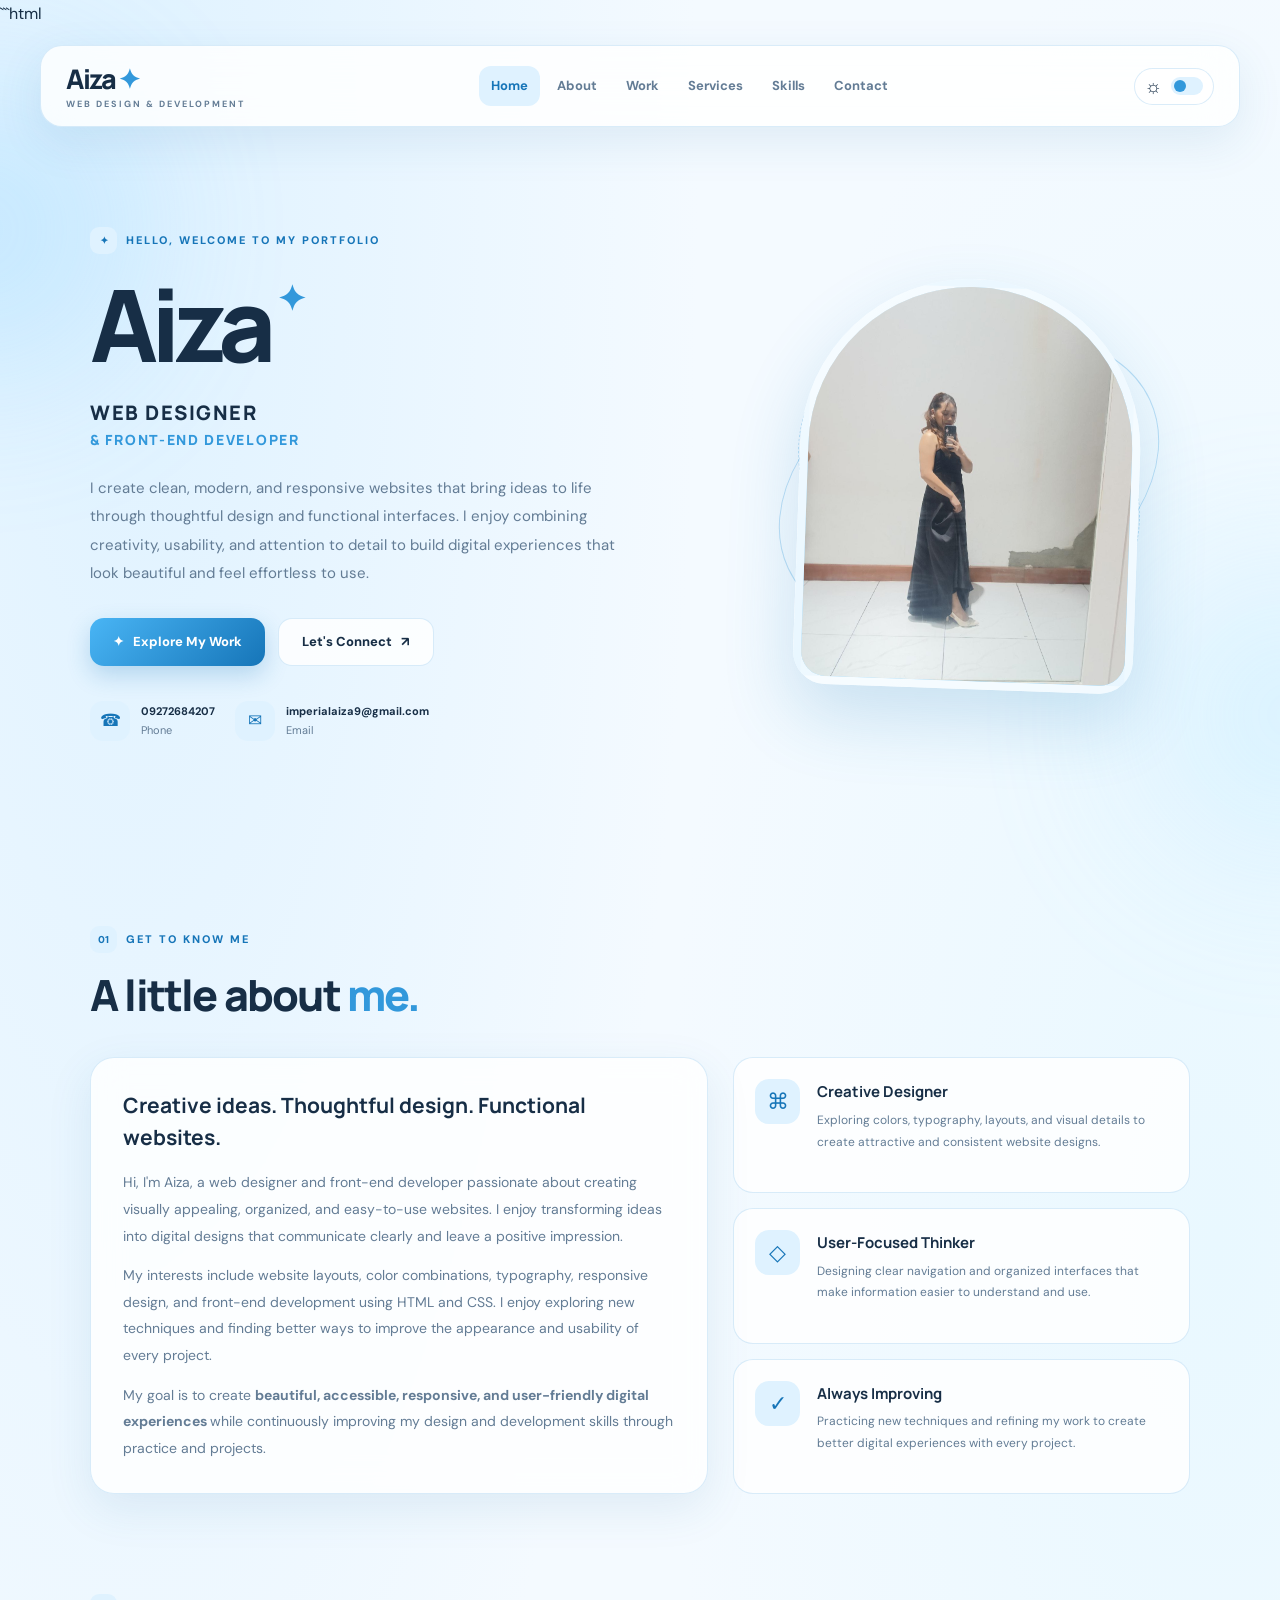
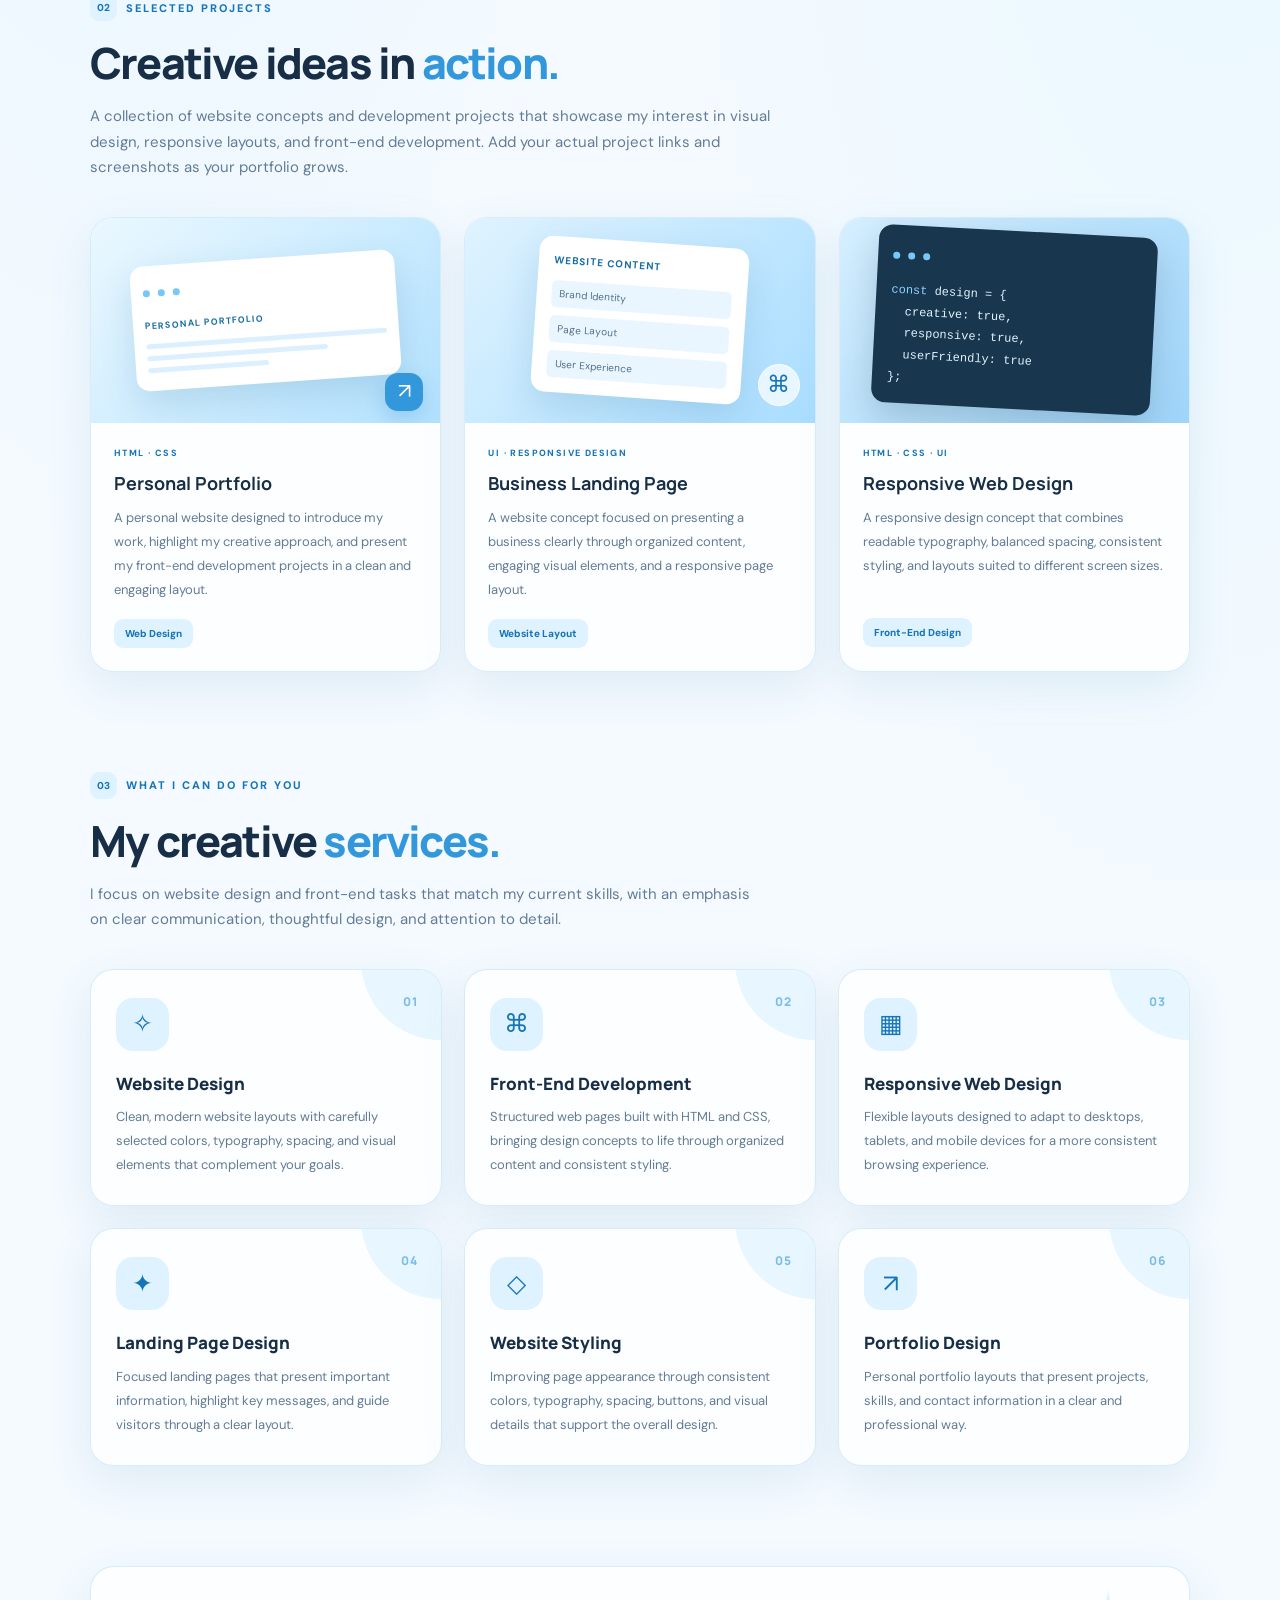
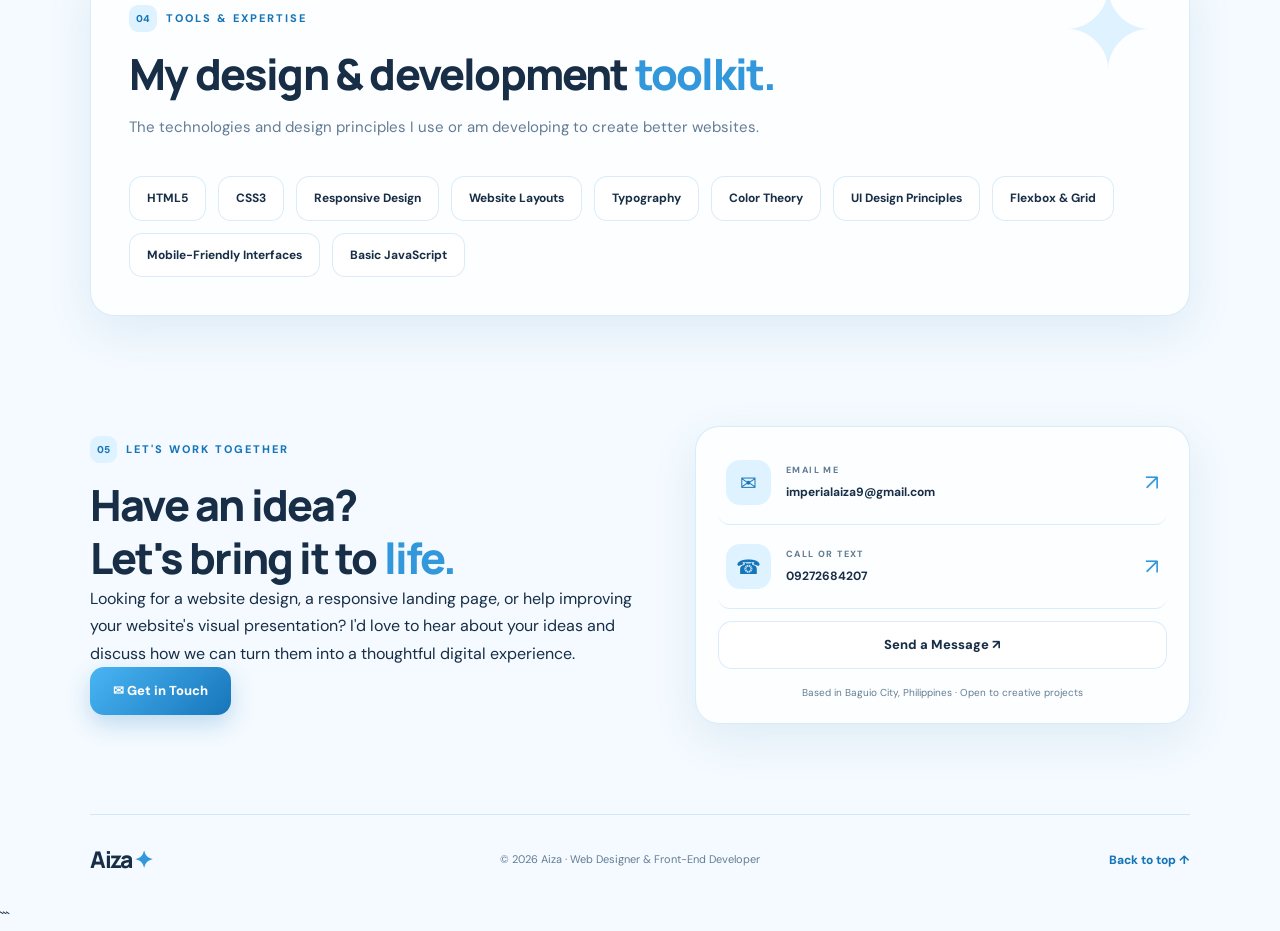
==== index.html @ a4487e60 "Add files via upload" ====
```html
<!DOCTYPE html>
<html lang="en">
<head>
    <meta charset="UTF-8">
    <meta name="viewport" content="width=device-width, initial-scale=1.0">

    <meta name="description" content="Explore Aiza's portfolio featuring creative web design, front-end development, responsive websites, and user-friendly digital experiences.">

    <meta name="theme-color" content="#eaf6ff">

    <meta name="author" content="Aiza">

    <title>Aiza | Web Designer &amp; Front-End Developer</title>

    <link rel="preconnect" href="https://fonts.googleapis.com">
    <link rel="preconnect" href="https://fonts.gstatic.com" crossorigin>

    <link href="https://fonts.googleapis.com/css2?family=DM+Sans:wght@400;500;600;700;800&family=Manrope:wght@400;600;700;800&display=swap" rel="stylesheet">

    <link rel="stylesheet" href="style.css">
</head>

<body>

    <div class="ambient ambient-one"></div>
    <div class="ambient ambient-two"></div>

    <!-- NAVIGATION -->
    <header class="navbar">

        <a class="brand" href="#home" aria-label="Aiza Home">
            <span class="brand-name">Aiza<span class="brand-star">✦</span></span>
            <span class="brand-caption">WEB DESIGN &amp; DEVELOPMENT</span>
        </a>

        <nav class="main-nav" id="mainNav" aria-label="Main navigation">
            <a class="nav-link active" href="#home">Home</a>
            <a class="nav-link" href="#about">About</a>
            <a class="nav-link" href="#work">Work</a>
            <a class="nav-link" href="#services">Services</a>
            <a class="nav-link" href="#skills">Skills</a>
            <a class="nav-link" href="#contact">Contact</a>
        </nav>

        <div class="nav-controls">

            <button class="theme-toggle"
                    id="themeToggle"
                    type="button"
                    aria-label="Switch color theme"
                    aria-pressed="false">

                <span id="themeIcon">☼</span>

                <span class="toggle-track">
                    <span class="toggle-knob"></span>
                </span>
            </button>

            <button class="menu-toggle"
                    id="menuToggle"
                    type="button"
                    aria-label="Open navigation"
                    aria-expanded="false">
                ☰
            </button>

        </div>
    </header>

    <main>

        <!-- HOME -->
        <section class="hero section-wrap" id="home">

            <div class="hero-copy">

                <p class="eyebrow">
                    <span>✦</span> HELLO, WELCOME TO MY PORTFOLIO
                </p>

                <h1>
                    Aiza<span class="hero-star">✦</span>
                </h1>

                <p class="hero-role">
                    WEB DESIGNER<br>
                    <span>&amp; FRONT-END DEVELOPER</span>
                </p>

                <p class="hero-description">
                    I create clean, modern, and responsive websites
                    that bring ideas to life through thoughtful design
                    and functional interfaces. I enjoy combining
                    creativity, usability, and attention to detail
                    to build digital experiences that look beautiful
                    and feel effortless to use.
                </p>

                <div class="hero-actions">

                    <a class="button button-primary"
                       href="#work">

                        <span>✦</span>
                        Explore My Work
                    </a>

                    <a class="button button-outline" href="#contact">
                        Let's Connect <span>↗</span>
                    </a>

                </div>

                <!-- QUICK CONTACT -->
                <div class="quick-contact">

                    <a class="quick-item"
                       href="tel:09272684207">

                        <span class="quick-icon">☎</span>

                        <span>
                            <strong>09272684207</strong>
                            <small>Phone</small>
                        </span>

                    </a>

                    <a class="quick-item"
                       href="mailto:imperialaiza9@gmail.com">

                        <span class="quick-icon">✉</span>

                        <span>
                            <strong>imperialaiza9@gmail.com</strong>
                            <small>Email</small>
                        </span>

                    </a>

                </div>

            </div>

            <!-- PROFILE PHOTO -->
            <div class="hero-visual">

                <div class="orbit orbit-one"></div>
                <div class="orbit orbit-two"></div>

                <div class="portrait-frame">

                    <img src="profile.jpg"
                         alt="Aiza, Web Designer and Front-End Developer"
                         onerror="this.style.display='none';this.nextElementSibling.style.display='flex';">

                    <div class="portrait-placeholder">
                        <span>✦</span>
                        <strong>Add your photo</strong>
                        <small>Save your photo as profile.jpg</small>
                    </div>

                    <div class="portrait-glint"></div>

                </div>
            </div>

        </section>


        <!-- ABOUT -->
        <section class="section-wrap content-section" id="about">

            <div class="section-title">

                <p class="eyebrow">
                    <span>01</span> GET TO KNOW ME
                </p>

                <h2>A little about <em>me.</em></h2>

            </div>

            <div class="about-grid">

                <div class="about-copy glass-panel">

                    <h3>Creative ideas. Thoughtful design. Functional websites.</h3>

                    <p>
                        Hi, I'm Aiza, a web designer and front-end developer
                        passionate about creating visually appealing,
                        organized, and easy-to-use websites. I enjoy
                        transforming ideas into digital designs that
                        communicate clearly and leave a positive impression.
                    </p>

                    <p>
                        My interests include website layouts, color
                        combinations, typography, responsive design,
                        and front-end development using HTML and CSS.
                        I enjoy exploring new techniques and finding
                        better ways to improve the appearance and
                        usability of every project.
                    </p>

                    <p>
                        My goal is to create
                        <strong>
                            beautiful, accessible, responsive, and
                            user-friendly digital experiences
                        </strong>
                        while continuously improving my design and
                        development skills through practice and projects.
                    </p>

                </div>

                <div class="about-values">

                    <article class="value-card">

                        <span class="value-icon">⌘</span>

                        <div>
                            <h3>Creative Designer</h3>
                            <p>
                                Exploring colors, typography, layouts,
                                and visual details to create attractive
                                and consistent website designs.
                            </p>
                        </div>

                    </article>

                    <article class="value-card">

                        <span class="value-icon">◇</span>

                        <div>
                            <h3>User-Focused Thinker</h3>
                            <p>
                                Designing clear navigation and organized
                                interfaces that make information easier
                                to understand and use.
                            </p>
                        </div>

                    </article>

                    <article class="value-card">

                        <span class="value-icon">✓</span>

                        <div>
                            <h3>Always Improving</h3>
                            <p>
                                Practicing new techniques and refining
                                my work to create better digital
                                experiences with every project.
                            </p>
                        </div>

                    </article>

                </div>
            </div>

        </section>


        <!-- WORK / PROJECTS -->
        <section class="section-wrap content-section" id="work">

            <div class="section-title">

                <p class="eyebrow">
                    <span>02</span> SELECTED PROJECTS
                </p>

                <h2>Creative ideas in <em>action.</em></h2>

                <p class="section-lead">
                    A collection of website concepts and development
                    projects that showcase my interest in visual design,
                    responsive layouts, and front-end development.
                    Add your actual project links and screenshots
                    as your portfolio grows.
                </p>

            </div>

            <div class="project-grid">

                <article class="project-card">

                    <div class="project-art art-web">

                        <div class="mini-browser">
                            <i></i>
                            <i></i>
                            <i></i>

                            <b>PERSONAL PORTFOLIO</b>

                            <div class="mini-lines">
                                <span></span>
                                <span></span>
                                <span></span>
                            </div>
                        </div>

                        <span class="art-symbol">↗</span>

                    </div>

                    <div class="project-content">

                        <span class="card-kicker">HTML · CSS</span>

                        <h3>Personal Portfolio</h3>

                        <p>
                            A personal website designed to introduce
                            my work, highlight my creative approach,
                            and present my front-end development
                            projects in a clean and engaging layout.
                        </p>

                        <span class="project-tag">Web Design</span>

                    </div>

                </article>


                <article class="project-card">

                    <div class="project-art art-database">

                        <div class="db-table">

                            <b>WEBSITE CONTENT</b>
                            <span>Brand Identity</span>
                            <span>Page Layout</span>
                            <span>User Experience</span>

                        </div>

                        <div class="db-orbit">⌘</div>

                    </div>

                    <div class="project-content">

                        <span class="card-kicker">UI · RESPONSIVE DESIGN</span>

                        <h3>Business Landing Page</h3>

                        <p>
                            A website concept focused on presenting
                            a business clearly through organized
                            content, engaging visual elements,
                            and a responsive page layout.
                        </p>

                        <span class="project-tag">Website Layout</span>

                    </div>

                </article>


                <article class="project-card">

                    <div class="project-art art-code">

                        <div class="code-window">

                            <div class="code-top">
                                <i></i>
                                <i></i>
                                <i></i>
                            </div>

                            <pre><span>const</span> design = {
  creative: true,
  responsive: true,
  userFriendly: true
};</pre>

                        </div>

                    </div>

                    <div class="project-content">

                        <span class="card-kicker">HTML · CSS · UI</span>

                        <h3>Responsive Web Design</h3>

                        <p>
                            A responsive design concept that combines
                            readable typography, balanced spacing,
                            consistent styling, and layouts suited
                            to different screen sizes.
                        </p>

                        <span class="project-tag">Front-End Design</span>

                    </div>

                </article>

            </div>

        </section>


        <!-- SERVICES -->
        <section class="section-wrap content-section" id="services">

            <div class="section-title">

                <p class="eyebrow">
                    <span>03</span> WHAT I CAN DO FOR YOU
                </p>

                <h2>My creative <em>services.</em></h2>

                <p class="section-lead">
                    I focus on website design and front-end tasks
                    that match my current skills, with an emphasis
                    on clear communication, thoughtful design,
                    and attention to detail.
                </p>

            </div>

            <div class="service-grid">

                <article class="service-card">
                    <span class="service-icon">✧</span>
                    <h3>Website Design</h3>
                    <p>
                        Clean, modern website layouts with carefully
                        selected colors, typography, spacing, and
                        visual elements that complement your goals.
                    </p>
                    <span class="service-number">01</span>
                </article>

                <article class="service-card">
                    <span class="service-icon">⌘</span>
                    <h3>Front-End Development</h3>
                    <p>
                        Structured web pages built with HTML and CSS,
                        bringing design concepts to life through
                        organized content and consistent styling.
                    </p>
                    <span class="service-number">02</span>
                </article>

                <article class="service-card">
                    <span class="service-icon">▦</span>
                    <h3>Responsive Web Design</h3>
                    <p>
                        Flexible layouts designed to adapt to
                        desktops, tablets, and mobile devices
                        for a more consistent browsing experience.
                    </p>
                    <span class="service-number">03</span>
                </article>

                <article class="service-card">
                    <span class="service-icon">✦</span>
                    <h3>Landing Page Design</h3>
                    <p>
                        Focused landing pages that present important
                        information, highlight key messages, and
                        guide visitors through a clear layout.
                    </p>
                    <span class="service-number">04</span>
                </article>

                <article class="service-card">
                    <span class="service-icon">◇</span>
                    <h3>Website Styling</h3>
                    <p>
                        Improving page appearance through consistent
                        colors, typography, spacing, buttons, and
                        visual details that support the overall design.
                    </p>
                    <span class="service-number">05</span>
                </article>

                <article class="service-card">
                    <span class="service-icon">↗</span>
                    <h3>Portfolio Design</h3>
                    <p>
                        Personal portfolio layouts that present
                        projects, skills, and contact information
                        in a clear and professional way.
                    </p>
                    <span class="service-number">06</span>
                </article>

            </div>

        </section>


        <!-- SKILLS -->
        <section class="section-wrap content-section" id="skills">

            <div class="subject-panel glass-panel">

                <div class="section-title">

                    <p class="eyebrow">
                        <span>04</span> TOOLS &amp; EXPERTISE
                    </p>

                    <h2>My design &amp; development <em>toolkit.</em></h2>

                    <p class="section-lead">
                        The technologies and design principles I use
                        or am developing to create better websites.
                    </p>

                </div>

                <div class="subject-list">
                    <span>HTML5</span>
                    <span>CSS3</span>
                    <span>Responsive Design</span>
                    <span>Website Layouts</span>
                    <span>Typography</span>
                    <span>Color Theory</span>
                    <span>UI Design Principles</span>
                    <span>Flexbox &amp; Grid</span>
                    <span>Mobile-Friendly Interfaces</span>
                    <span>Basic JavaScript</span>
                </div>

            </div>

        </section>


        <!-- CONTACT -->
        <section class="section-wrap contact-section" id="contact">

            <div class="contact-copy">

                <p class="eyebrow">
                    <span>05</span> LET'S WORK TOGETHER
                </p>

                <h2>
                    Have an idea?<br>
                    Let's bring it to <em>life.</em>
                </h2>

                <p>
                    Looking for a website design, a responsive
                    landing page, or help improving your website's
                    visual presentation? I'd love to hear about
                    your ideas and discuss how we can turn them
                    into a thoughtful digital experience.
                </p>

                <a class="button button-primary"
                   href="mailto:imperialaiza9@gmail.com?subject=Website%20Design%20Inquiry&body=Hello%20Aiza,%0D%0A%0D%0AI%20would%20like%20to%20discuss%20a%20website%20project.%0D%0A%0D%0AProject%20details:%0D%0A">

                    ✉ Get in Touch
                </a>

            </div>

            <div class="contact-details glass-panel">

                <a href="mailto:imperialaiza9@gmail.com?subject=Portfolio%20Inquiry"
                   class="contact-row">

                    <span class="contact-icon">✉</span>

                    <span>
                        <small>EMAIL ME</small>
                        <strong>imperialaiza9@gmail.com</strong>
                    </span>

                    <span class="contact-arrow">↗</span>

                </a>

                <a href="tel:+639272684207" class="contact-row">

                    <span class="contact-icon">☎</span>

                    <span>
                        <small>CALL OR TEXT</small>
                        <strong>09272684207</strong>
                    </span>

                    <span class="contact-arrow">↗</span>

                </a>

                <a class="button button-outline contact-email-button"
                   href="mailto:imperialaiza9@gmail.com?subject=Website%20Design%20Inquiry&body=Hello%20Aiza,%0D%0A%0D%0AI%20am%20interested%20in%20your%20web%20design%20services.%0D%0A">

                    Send a Message ↗
                </a>

                <p class="contact-note">
                    Based in Baguio City, Philippines · Open to creative projects
                </p>

            </div>

        </section>

    </main>


    <!-- FOOTER -->
    <footer class="footer section-wrap">

        <a class="footer-brand" href="#home">
            Aiza<span>✦</span>
        </a>

        <p>© 2026 Aiza · Web Designer &amp; Front-End Developer</p>

        <a class="back-top" href="#home">
            Back to top ↑
        </a>

    </footer>


    <!-- JAVASCRIPT -->
    <script>
        const themeToggle = document.getElementById("themeToggle");
        const themeIcon = document.getElementById("themeIcon");
        const menuToggle = document.getElementById("menuToggle");
        const mainNav = document.getElementById("mainNav");

        // Light and dark theme toggle
        themeToggle.addEventListener("click", function () {
            const isDark = document.body.classList.toggle("dark-theme");

            themeToggle.setAttribute("aria-pressed", String(isDark));
            themeIcon.textContent = isDark ? "☾" : "☼";
        });

        // Mobile navigation toggle
        menuToggle.addEventListener("click", function () {
            const isOpen = mainNav.classList.toggle("nav-open");

            menuToggle.setAttribute("aria-expanded", String(isOpen));
            menuToggle.setAttribute(
                "aria-label",
                isOpen ? "Close navigation" : "Open navigation"
            );

            menuToggle.textContent = isOpen ? "✕" : "☰";
        });

        // Close mobile menu and update active navigation link
        mainNav.querySelectorAll(".nav-link").forEach(function (link) {
            link.addEventListener("click", function () {

                mainNav.classList.remove("nav-open");

                menuToggle.setAttribute("aria-expanded", "false");
                menuToggle.setAttribute("aria-label", "Open navigation");
                menuToggle.textContent = "☰";

                mainNav.querySelectorAll(".nav-link").forEach(function (item) {
                    item.classList.remove("active");
                });

                link.classList.add("active");
            });
        });
    </script>

</body>
</html>
```
---- style.css ----
/* ========================================
   AIZA'S IT STUDENT PORTFOLIO
   Sky Blue + White Glass Design
======================================== */

:root {
    --bg: #f4faff;
    --bg-secondary: #e6f4ff;
    --surface: rgba(255, 255, 255, 0.82);
    --surface-solid: #ffffff;
    --text: #172e46;
    --text-soft: #637c95;
    --primary: #3298db;
    --primary-dark: #1675b8;
    --primary-light: #dff2ff;
    --accent: #8bd3ff;
    --border: rgba(50, 152, 219, 0.18);
    --shadow: 0 15px 45px rgba(42, 111, 160, 0.10);
    --shadow-hover: 0 25px 55px rgba(42, 111, 160, 0.18);
    --navbar-bg: rgba(255, 255, 255, 0.84);
    --radius: 24px;
    --transition: 0.35s ease;
}

* {
    margin: 0;
    padding: 0;
    box-sizing: border-box;
}

html {
    scroll-behavior: smooth;
    scroll-padding-top: 110px;
}

body {
    font-family: 'DM Sans', sans-serif;
    background:
        radial-gradient(ellipse at 10% 5%, #dff2ff 0%, transparent 35%),
        radial-gradient(ellipse at 95% 30%, #e9f8ff 0%, transparent 32%),
        var(--bg);
    color: var(--text);
    line-height: 1.7;
    overflow-x: hidden;
    transition: background var(--transition), color var(--transition);
}

body,
button,
a {
    -webkit-tap-highlight-color: transparent;
}

a {
    text-decoration: none;
    color: inherit;
}

button {
    font: inherit;
}

button,
a {
    outline-offset: 5px;
}

img {
    max-width: 100%;
    display: block;
}

::selection {
    color: #ffffff;
    background: var(--primary);
}

/* ========================================
   DARK THEME
======================================== */

body.dark-theme {
    --bg: #101c2b;
    --bg-secondary: #172b40;
    --surface: rgba(25, 43, 62, 0.88);
    --surface-solid: #192b3e;
    --text: #eaf6ff;
    --text-soft: #b1c7da;
    --primary: #76c8ff;
    --primary-dark: #8ed2ff;
    --primary-light: #203d56;
    --accent: #9cddff;
    --border: rgba(142, 210, 255, 0.19);
    --shadow: 0 15px 45px rgba(0, 0, 0, 0.2);
    --shadow-hover: 0 25px 55px rgba(0, 0, 0, 0.35);
    --navbar-bg: rgba(16, 28, 43, 0.9);

    background:
        radial-gradient(ellipse at 10% 5%, #203d56 0%, transparent 35%),
        radial-gradient(ellipse at 95% 30%, #172f47 0%, transparent 32%),
        var(--bg);
}

body.dark-theme .project-art {
    background-color: #20364b;
}

body.dark-theme .mini-browser,
body.dark-theme .code-window {
    background: #142335;
}

body.dark-theme .db-table {
    background: #20384e;
}

body.dark-theme .portrait-placeholder {
    color: #eaf6ff;
    background: linear-gradient(145deg, #24445e, #19334a);
}

body.dark-theme .button-outline {
    color: var(--text);
}

/* ========================================
   BACKGROUND AMBIENT EFFECTS
======================================== */

.ambient {
    position: fixed;
    width: 280px;
    height: 280px;
    border-radius: 50%;
    filter: blur(90px);
    opacity: 0.3;
    pointer-events: none;
    z-index: -1;
    animation: ambientFloat 10s ease-in-out infinite alternate;
}

.ambient-one {
    top: 10%;
    left: -160px;
    background: #70c9ff;
}

.ambient-two {
    right: -150px;
    bottom: 5%;
    background: #a4e2ff;
    animation-delay: -5s;
}

@keyframes ambientFloat {
    from {
        transform: translate(0, 0);
    }
    to {
        transform: translate(40px, -35px);
    }
}

/* ========================================
   NAVIGATION BAR
======================================== */

.navbar {
    width: min(1200px, calc(100% - 40px));
    min-height: 82px;
    margin: 18px auto 0;
    padding: 12px 25px;
    position: sticky;
    top: 12px;
    z-index: 1000;
    display: flex;
    justify-content: space-between;
    align-items: center;
    gap: 25px;
    background: var(--navbar-bg);
    border: 1px solid var(--border);
    border-radius: 22px;
    backdrop-filter: blur(22px);
    -webkit-backdrop-filter: blur(22px);
    box-shadow: var(--shadow);
    transition: background var(--transition);
}

.brand {
    display: flex;
    flex-direction: column;
    line-height: 1.25;
    flex-shrink: 0;
}

.brand-name,
.footer-brand {
    font-family: 'Manrope', sans-serif;
    font-size: 27px;
    font-weight: 800;
    letter-spacing: -1.5px;
}

.brand-star,
.footer-brand span {
    color: var(--primary);
    margin-left: 3px;
}

.brand-caption {
    margin-top: 4px;
    color: var(--text-soft);
    font-size: 9px;
    letter-spacing: 2px;
    font-weight: 700;
}

.main-nav {
    display: flex;
    align-items: center;
    gap: 5px;
}

.nav-link {
    position: relative;
    padding: 9px 12px;
    color: var(--text-soft);
    font-size: 13px;
    font-weight: 700;
    border-radius: 12px;
    transition: color var(--transition), background var(--transition);
}

.nav-link:hover,
.nav-link.active {
    color: var(--primary-dark);
    background: var(--primary-light);
}

.nav-controls {
    display: flex;
    align-items: center;
    gap: 12px;
}

.theme-toggle {
    display: flex;
    align-items: center;
    gap: 9px;
    padding: 8px 10px;
    border: 1px solid var(--border);
    border-radius: 30px;
    background: var(--surface);
    color: var(--text);
    cursor: pointer;
    transition: var(--transition);
}

.theme-toggle:hover {
    transform: translateY(-2px);
    border-color: var(--primary);
}

#themeIcon {
    font-size: 19px;
    line-height: 1;
}

.toggle-track {
    width: 32px;
    height: 18px;
    border-radius: 30px;
    background: var(--primary-light);
    position: relative;
}

.toggle-knob {
    position: absolute;
    left: 3px;
    top: 3px;
    height: 12px;
    width: 12px;
    border-radius: 50%;
    background: var(--primary);
    transition: transform var(--transition);
}

body.dark-theme .toggle-knob {
    transform: translateX(14px);
}

.menu-toggle {
    display: none;
    border: 0;
    color: var(--text);
    background: var(--primary-light);
    width: 42px;
    height: 42px;
    border-radius: 13px;
    cursor: pointer;
    font-size: 20px;
}

/* ========================================
   GENERAL SECTION STYLES
======================================== */

.section-wrap {
    width: min(1100px, calc(100% - 48px));
    margin-left: auto;
    margin-right: auto;
}

.content-section {
    padding-top: 100px;
}

.section-title {
    margin-bottom: 36px;
}

.eyebrow {
    display: flex;
    align-items: center;
    gap: 9px;
    color: var(--primary-dark);
    font-size: 11px;
    font-weight: 800;
    letter-spacing: 2px;
    text-transform: uppercase;
    margin-bottom: 15px;
}

.eyebrow span {
    display: inline-flex;
    justify-content: center;
    align-items: center;
    min-width: 27px;
    height: 27px;
    padding: 0 7px;
    border-radius: 9px;
    background: var(--primary-light);
    color: var(--primary-dark);
    font-size: 10px;
    letter-spacing: 0;
}

.section-title h2,
.contact-copy h2 {
    font-family: 'Manrope', sans-serif;
    font-size: clamp(30px, 4vw, 43px);
    font-weight: 800;
    letter-spacing: -1.8px;
    line-height: 1.25;
}

.section-title h2 em,
.contact-copy h2 em {
    color: var(--primary);
    font-style: normal;
}

.section-lead {
    max-width: 680px;
    margin-top: 14px;
    color: var(--text-soft);
    font-size: 15px;
}

/* ========================================
   HOME / HERO
======================================== */

.hero {
    min-height: 620px;
    padding-top: 100px;
    padding-bottom: 85px;
    display: grid;
    grid-template-columns: 1.15fr 0.85fr;
    align-items: center;
    gap: 60px;
}

.hero-copy {
    animation: slideInLeft 0.8s ease both;
}

.hero h1 {
    font-family: 'Manrope', sans-serif;
    font-size: clamp(65px, 9vw, 100px);
    font-weight: 800;
    letter-spacing: -7px;
    line-height: 1.1;
    margin: 10px 0 18px;
}

.hero-star {
    display: inline-block;
    color: var(--primary);
    font-size: 35px;
    vertical-align: top;
    margin: 10px 0 0 8px;
    animation: starTwinkle 3s ease-in-out infinite;
}

@keyframes starTwinkle {
    0%, 100% {
        transform: rotate(0deg) scale(1);
        opacity: 1;
    }
    50% {
        transform: rotate(20deg) scale(1.2);
        opacity: 0.65;
    }
}

.hero-role {
    font-family: 'Manrope', sans-serif;
    font-size: 20px;
    font-weight: 800;
    line-height: 1.6;
    letter-spacing: 1.5px;
}

.hero-role span {
    color: var(--primary);
    font-size: 14px;
    letter-spacing: 1.7px;
}

.hero-description {
    max-width: 530px;
    margin-top: 22px;
    color: var(--text-soft);
    font-size: 15px;
    line-height: 1.9;
}

.hero-actions {
    display: flex;
    flex-wrap: wrap;
    gap: 13px;
    margin-top: 30px;
}

.button {
    display: inline-flex;
    justify-content: center;
    align-items: center;
    min-height: 48px;
    padding: 12px 23px;
    border-radius: 14px;
    font-size: 13px;
    font-weight: 800;
    transition: transform var(--transition), box-shadow var(--transition), background var(--transition);
}

.button:hover {
    transform: translateY(-4px);
}

.button-primary {
    color: #ffffff;
    background: linear-gradient(135deg, #49b5f5, #1675b8);
    box-shadow: 0 9px 23px rgba(22, 117, 184, 0.24);
}

.button-primary:hover {
    box-shadow: 0 15px 30px rgba(22, 117, 184, 0.34);
}

.button-outline {
    border: 1px solid var(--border);
    background: var(--surface);
    color: var(--text);
}

.button-outline:hover {
    background: var(--primary-light);
}

.quick-contact {
    display: flex;
    flex-wrap: wrap;
    gap: 20px;
    margin-top: 35px;
}

.quick-item {
    display: flex;
    align-items: center;
    gap: 11px;
    min-width: 0;
    transition: transform var(--transition);
}

.quick-item:hover {
    transform: translateY(-3px);
}

.quick-icon {
    display: flex;
    align-items: center;
    justify-content: center;
    width: 40px;
    height: 40px;
    flex-shrink: 0;
    border-radius: 13px;
    background: var(--primary-light);
    color: var(--primary-dark);
    font-size: 17px;
}

.quick-item strong,
.quick-item small {
    display: block;
}

.quick-item strong {
    font-size: 11px;
    overflow-wrap: anywhere;
}

.quick-item small {
    color: var(--text-soft);
    font-size: 11px;
}

/* ========================================
   HERO PORTRAIT
======================================== */

.hero-visual {
    position: relative;
    display: flex;
    justify-content: center;
    align-items: center;
    min-height: 430px;
    animation: slideInRight 0.9s ease both;
}

.portrait-frame {
    position: relative;
    z-index: 2;
    width: min(340px, 100%);
    aspect-ratio: 0.83;
    overflow: hidden;
    border-radius: 180px 180px 35px 35px;
    border: 8px solid rgba(255, 255, 255, 0.8);
    background: linear-gradient(145deg, #d9f2ff, #91d5ff);
    box-shadow: 0 30px 70px rgba(38, 129, 184, 0.2);
    transform: rotate(2deg);
    transition: transform 0.5s ease, box-shadow 0.5s ease;
}

.portrait-frame:hover {
    transform: rotate(0deg) translateY(-8px);
    box-shadow: 0 38px 80px rgba(38, 129, 184, 0.28);
}

.portrait-frame img {
    width: 100%;
    height: 100%;
    object-fit: cover;
    object-position: center;
    position: absolute;
    inset: 0;
    z-index: 2;
}

.portrait-placeholder {
    position: absolute;
    inset: 0;
    display: flex;
    flex-direction: column;
    justify-content: center;
    align-items: center;
    gap: 9px;
    text-align: center;
    color: #185a83;
    background: linear-gradient(145deg, #e8f8ff, #b5e4ff);
}

.portrait-placeholder span {
    font-size: 55px;
}

.portrait-placeholder strong {
    font-family: 'Manrope', sans-serif;
    font-size: 19px;
}

.portrait-placeholder small {
    padding: 0 12px;
    font-size: 11px;
}

.portrait-glint {
    position: absolute;
    z-index: 3;
    top: -50%;
    left: -70%;
    width: 50%;
    height: 200%;
    background: linear-gradient(90deg, transparent, rgba(255, 255, 255, 0.4), transparent);
    transform: rotate(25deg);
    transition: left 0.8s ease;
    pointer-events: none;
}

.portrait-frame:hover .portrait-glint {
    left: 130%;
}

.orbit {
    position: absolute;
    border: 1px solid rgba(50, 152, 219, 0.3);
    border-radius: 50%;
    pointer-events: none;
}

.orbit-one {
    width: 400px;
    height: 400px;
    transform: rotate(-25deg) scaleY(0.68);
    animation: orbitRotate 22s linear infinite;
}

.orbit-two {
    width: 360px;
    height: 360px;
    transform: rotate(30deg) scaleY(0.78);
    border-style: dashed;
    animation: orbitRotate 28s linear infinite reverse;
}

@keyframes orbitRotate {
    from {
        rotate: 0deg;
    }
    to {
        rotate: 360deg;
    }
}

/* ========================================
   GLASS PANELS
======================================== */

.glass-panel {
    background: var(--surface);
    border: 1px solid var(--border);
    border-radius: var(--radius);
    box-shadow: var(--shadow);
    backdrop-filter: blur(16px);
    -webkit-backdrop-filter: blur(16px);
}

/* ========================================
   ABOUT SECTION
======================================== */

.about-grid {
    display: grid;
    grid-template-columns: 1.15fr 0.85fr;
    gap: 25px;
    align-items: stretch;
}

.about-copy {
    padding: 32px;
    transition: transform var(--transition), box-shadow var(--transition);
}

.about-copy:hover {
    transform: translateY(-5px);
    box-shadow: var(--shadow-hover);
}

.about-copy h3 {
    font-family: 'Manrope', sans-serif;
    font-size: 21px;
    line-height: 1.5;
    margin-bottom: 16px;
}

.about-copy p {
    color: var(--text-soft);
    font-size: 14px;
    line-height: 1.9;
    margin-top: 13px;
}

.about-values {
    display: flex;
    flex-direction: column;
    gap: 15px;
}

.value-card {
    display: flex;
    align-items: flex-start;
    gap: 17px;
    flex: 1;
    padding: 21px;
    border: 1px solid var(--border);
    border-radius: 20px;
    background: var(--surface);
    transition: transform var(--transition), box-shadow var(--transition);
}

.value-card:hover {
    transform: translateX(7px);
    box-shadow: var(--shadow);
}

.value-icon {
    display: flex;
    align-items: center;
    justify-content: center;
    flex-shrink: 0;
    width: 45px;
    height: 45px;
    border-radius: 14px;
    color: var(--primary-dark);
    background: var(--primary-light);
    font-size: 22px;
}

.value-card h3 {
    font-family: 'Manrope', sans-serif;
    font-size: 15px;
    margin-bottom: 5px;
}

.value-card p {
    color: var(--text-soft);
    font-size: 12px;
    line-height: 1.8;
}

/* ========================================
   PROJECT CARDS
======================================== */

.project-grid {
    display: grid;
    grid-template-columns: repeat(3, minmax(0, 1fr));
    gap: 23px;
}

.project-card {
    overflow: hidden;
    border: 1px solid var(--border);
    border-radius: 23px;
    background: var(--surface);
    box-shadow: var(--shadow);
    transition: transform 0.4s ease, box-shadow 0.4s ease;
    transform-style: preserve-3d;
}

.project-card:hover {
    transform: translateY(-10px);
    box-shadow: var(--shadow-hover);
}

.project-art {
    height: 205px;
    position: relative;
    overflow: hidden;
    display: flex;
    justify-content: center;
    align-items: center;
    background: linear-gradient(145deg, #e5f6ff, #b9e5ff);
}

.art-web {
    background: linear-gradient(135deg, #eaf8ff, #b4e2ff);
}

.art-database {
    background: linear-gradient(135deg, #dff3ff, #a9ddff);
}

.art-code {
    background: linear-gradient(135deg, #d5efff, #9fd5fa);
}

.mini-browser {
    width: 76%;
    min-height: 125px;
    padding: 12px;
    border-radius: 13px;
    background: #ffffff;
    box-shadow: 0 14px 35px rgba(31, 105, 151, 0.17);
    transform: rotate(-4deg);
    transition: transform 0.5s ease;
}

.project-card:hover .mini-browser {
    transform: rotate(0deg) scale(1.04);
}

.mini-browser i,
.code-top i {
    display: inline-block;
    width: 7px;
    height: 7px;
    margin-right: 4px;
    border-radius: 50%;
    background: #77c8f5;
}

.mini-browser b {
    display: block;
    margin-top: 14px;
    font-size: 9px;
    letter-spacing: 1px;
    color: #176da4;
}

.mini-lines {
    display: grid;
    gap: 7px;
    margin-top: 10px;
}

.mini-lines span {
    height: 5px;
    border-radius: 5px;
    background: #dcefff;
}

.mini-lines span:nth-child(2) {
    width: 75%;
}

.mini-lines span:nth-child(3) {
    width: 50%;
}

.art-symbol {
    position: absolute;
    right: 17px;
    bottom: 12px;
    width: 38px;
    height: 38px;
    display: grid;
    place-items: center;
    color: #ffffff;
    background: #3298db;
    border-radius: 13px;
    font-size: 21px;
    box-shadow: 0 8px 20px rgba(22, 117, 184, 0.22);
}

.db-table {
    width: 60%;
    display: flex;
    flex-direction: column;
    padding: 15px;
    gap: 8px;
    border-radius: 14px;
    background: #ffffff;
    box-shadow: 0 14px 35px rgba(31, 105, 151, 0.16);
    transform: rotate(4deg);
    transition: transform 0.5s ease;
}

.project-card:hover .db-table {
    transform: rotate(0deg) scale(1.04);
}

.db-table b {
    font-size: 10px;
    color: #176da4;
    letter-spacing: 1px;
    margin-bottom: 4px;
}

.db-table span {
    font-size: 10px;
    padding: 5px 8px;
    color: #526f87;
    background: #eaf6ff;
    border-radius: 5px;
}

.db-orbit {
    position: absolute;
    right: 15px;
    bottom: 17px;
    display: grid;
    place-items: center;
    width: 42px;
    height: 42px;
    border: 1px solid rgba(255, 255, 255, 0.8);
    color: #1675b8;
    background: rgba(255, 255, 255, 0.7);
    border-radius: 50%;
    font-size: 23px;
}

.code-window {
    width: 80%;
    padding: 15px;
    border-radius: 14px;
    background: #18364d;
    box-shadow: 0 15px 35px rgba(24, 54, 77, 0.2);
    transform: rotate(3deg);
    transition: transform 0.5s ease;
}

.project-card:hover .code-window {
    transform: rotate(0deg) scale(1.04);
}

.code-window pre {
    margin-top: 13px;
    white-space: pre-wrap;
    color: #e0f3ff;
    font-family: monospace;
    font-size: 12px;
    line-height: 1.8;
}

.code-window pre span {
    color: #8bd3ff;
}

.project-content {
    padding: 23px;
}

.card-kicker {
    display: inline-block;
    color: var(--primary-dark);
    font-size: 9px;
    font-weight: 800;
    letter-spacing: 1.4px;
}

.project-content h3 {
    font-family: 'Manrope', sans-serif;
    font-size: 18px;
    line-height: 1.5;
    margin: 9px 0;
}

.project-content p {
    color: var(--text-soft);
    font-size: 13px;
    line-height: 1.85;
    min-height: 95px;
}

.project-tag {
    display: inline-block;
    margin-top: 17px;
    padding: 6px 11px;
    color: var(--primary-dark);
    background: var(--primary-light);
    border-radius: 9px;
    font-size: 10px;
    font-weight: 800;
}

body.dark-theme .project-art,
body.dark-theme .art-web,
body.dark-theme .art-database,
body.dark-theme .art-code {
    background: linear-gradient(135deg, #203c52, #294e69);
}

/* ========================================
   SERVICES SECTION
   Lift + Flip + Glow Effects
======================================== */

.service-grid {
    display: grid;
    grid-template-columns: repeat(3, minmax(0, 1fr));
    gap: 22px;
}

.service-card {
    position: relative;
    isolation: isolate;
    min-height: 235px;
    padding: 28px 25px;
    overflow: hidden;
    border: 1px solid var(--border);
    border-radius: 23px;
    background: var(--surface);
    box-shadow: var(--shadow);
    transform-style: preserve-3d;
    transition:
        transform 0.45s cubic-bezier(0.2, 0.8, 0.2, 1),
        border-color 0.4s ease,
        box-shadow 0.4s ease,
        background 0.4s ease;
}

.service-card::before {
    content: "";
    position: absolute;
    z-index: -1;
    width: 160px;
    height: 160px;
    top: -90px;
    right: -80px;
    border-radius: 50%;
    background: var(--primary-light);
    opacity: 0.7;
    transition: transform 0.6s ease;
}

.service-card::after {
    content: "";
    position: absolute;
    left: 0;
    bottom: 0;
    width: 0;
    height: 4px;
    background: linear-gradient(90deg, var(--primary), #a4e2ff);
    transition: width 0.45s ease;
}

.service-card:hover {
    transform: perspective(900px) rotateX(3deg) rotateY(-3deg) translateY(-10px);
    border-color: var(--primary);
    box-shadow: var(--shadow-hover);
    background: var(--surface-solid);
}

.service-card:hover::before {
    transform: scale(2.2);
}

.service-card:hover::after {
    width: 100%;
}

.service-icon {
    display: grid;
    place-items: center;
    width: 53px;
    height: 53px;
    margin-bottom: 20px;
    border-radius: 17px;
    background: var(--primary-light);
    color: var(--primary-dark);
    font-size: 25px;
    transition:
        transform 0.55s cubic-bezier(0.2, 0.8, 0.2, 1),
        background 0.35s ease,
        color 0.35s ease;
}

.service-card:hover .service-icon {
    transform: rotateY(180deg) scale(1.08);
    color: #ffffff;
    background: linear-gradient(135deg, #58baf2, #1675b8);
}

.service-card h3 {
    position: relative;
    font-family: 'Manrope', sans-serif;
    font-size: 17px;
    font-weight: 800;
    line-height: 1.5;
    margin-bottom: 9px;
    transition: color 0.3s ease;
}

.service-card:hover h3 {
    color: var(--primary);
}

.service-card p {
    position: relative;
    color: var(--text-soft);
    font-size: 13px;
    line-height: 1.85;
}

.service-number {
    position: absolute;
    top: 22px;
    right: 23px;
    color: var(--primary);
    opacity: 0.6;
    font-family: 'Manrope', sans-serif;
    font-size: 12px;
    font-weight: 800;
    letter-spacing: 1px;
    transition: transform 0.4s ease, opacity 0.4s ease;
}

.service-card:hover .service-number {
    transform: translateY(-4px);
    opacity: 1;
}

/* ========================================
   SUBJECTS SECTION
======================================== */

.subject-panel {
    padding: 38px;
    overflow: hidden;
    position: relative;
}

.subject-panel::after {
    content: "✦";
    position: absolute;
    top: 10px;
    right: 35px;
    color: var(--primary-light);
    font-size: 110px;
    line-height: 1;
    pointer-events: none;
}

.subject-panel .section-title {
    position: relative;
    z-index: 1;
}

.subject-list {
    position: relative;
    z-index: 1;
    display: flex;
    flex-wrap: wrap;
    gap: 12px;
}

.subject-list span {
    padding: 11px 17px;
    border: 1px solid var(--border);
    border-radius: 13px;
    background: var(--surface-solid);
    color: var(--text);
    font-size: 12px;
    font-weight: 700;
    transition: transform var(--transition), background var(--transition), color var(--transition);
}

.subject-list span:hover {
    transform: translateY(-4px);
    background: var(--primary);
    color: #ffffff;
    border-color: var(--primary);
}

/* ========================================
   CONTACT SECTION
======================================== */

.contact-section {
    padding-top: 110px;
    padding-bottom: 90px;
    display: grid;
    grid-template-columns: 1fr 0.9fr;
    align-items: center;
    gap: 55px;
}

.contact-copy h2 {
    max-width: 520px;
}

.contact-copy > p:last-child {
    max-width: 490px;
    margin-top: 20px;
    color: var(--text-soft);
    font-size: 14px;
    line-height: 1.9;
}

.contact-details {
    padding: 14px 22px;
}

.contact-row {
    display: flex;
    align-items: center;
    gap: 15px;
    padding: 19px 0;
    border-bottom: 1px solid var(--border);
    transition: transform var(--transition);
}

.contact-row:last-of-type {
    border-bottom: 0;
}

.contact-row:hover {
    transform: translateX(5px);
}

.contact-icon {
    display: grid;
    place-items: center;
    width: 45px;
    height: 45px;
    flex-shrink: 0;
    border-radius: 14px;
    background: var(--primary-light);
    color: var(--primary-dark);
    font-size: 20px;
}

.contact-row > span:nth-child(2) {
    min-width: 0;
    flex: 1;
}

.contact-row small,
.contact-row strong {
    display: block;
}

.contact-row small {
    color: var(--text-soft);
    font-size: 9px;
    font-weight: 800;
    letter-spacing: 1.4px;
}

.contact-row strong {
    margin-top: 4px;
    font-size: 12px;
    overflow-wrap: anywhere;
}

.contact-arrow {
    color: var(--primary);
    font-size: 22px;
    transition: transform var(--transition);
}

.contact-row:hover .contact-arrow {
    transform: translate(3px, -3px);
}

.contact-note {
    padding: 15px 0 8px;
    color: var(--text-soft);
    font-size: 10px;
    text-align: center;
}

/* ========================================
   FOOTER
======================================== */

.footer {
    min-height: 90px;
    padding-top: 22px;
    padding-bottom: 22px;
    display: flex;
    justify-content: space-between;
    align-items: center;
    flex-wrap: wrap;
    gap: 20px;
    border-top: 1px solid var(--border);
}

.footer-brand {
    font-size: 23px;
}

.footer p {
    color: var(--text-soft);
    font-size: 11px;
}

.back-top {
    color: var(--primary-dark);
    font-size: 12px;
    font-weight: 800;
    transition: transform var(--transition);
}

.back-top:hover {
    transform: translateY(-3px);
}

/* ========================================
   ENTRANCE ANIMATIONS
======================================== */

@keyframes slideInLeft {
    from {
        opacity: 0;
        transform: translateX(-30px);
    }
    to {
        opacity: 1;
        transform: translateX(0);
    }
}

@keyframes slideInRight {
    from {
        opacity: 0;
        transform: translateX(30px);
    }
    to {
        opacity: 1;
        transform: translateX(0);
    }
}

/* ========================================
   TABLET RESPONSIVE
======================================== */

@media (max-width: 1000px) {
    .navbar {
        gap: 12px;
        padding: 12px 18px;
    }

    .main-nav {
        gap: 1px;
    }

    .nav-link {
        padding: 8px 9px;
        font-size: 12px;
    }

    .brand-name {
        font-size: 24px;
    }

    .hero {
        gap: 30px;
    }

    .hero h1 {
        font-size: 75px;
    }

    .hero-role {
        font-size: 17px;
    }

    .hero-role span {
        font-size: 12px;
    }

    .quick-contact {
        gap: 13px;
    }

    .quick-item strong {
        font-size: 10px;
    }

    .project-grid,
    .service-grid {
        grid-template-columns: repeat(2, minmax(0, 1fr));
    }

    .project-content p {
        min-height: auto;
    }

    .about-grid,
    .contact-section {
        gap: 25px;
    }
}

/* ========================================
   MOBILE NAVIGATION
======================================== */

@media (max-width: 760px) {
    html {
        scroll-padding-top: 85px;
    }

    .navbar {
        width: calc(100% - 24px);
        min-height: 70px;
        margin-top: 10px;
        top: 8px;
        padding: 10px 15px;
        border-radius: 18px;
    }

    .brand-name {
        font-size: 23px;
    }

    .brand-caption {
        font-size: 8px;
    }

    .nav-controls {
        margin-left: auto;
        gap: 8px;
    }

    .menu-toggle {
        display: block;
    }

    .main-nav {
        display: none;
        position: absolute;
        top: calc(100% + 10px);
        left: 0;
        right: 0;
        padding: 12px;
        flex-direction: column;
        align-items: stretch;
        gap: 5px;
        border: 1px solid var(--border);
        border-radius: 18px;
        background: var(--navbar-bg);
        backdrop-filter: blur(22px);
        -webkit-backdrop-filter: blur(22px);
        box-shadow: var(--shadow);
    }

    .main-nav.nav-open {
        display: flex;
        animation: menuAppear 0.25s ease both;
    }

    .nav-link {
        padding: 12px 15px;
        font-size: 13px;
    }

    @keyframes menuAppear {
        from {
            opacity: 0;
            transform: translateY(-8px);
        }
        to {
            opacity: 1;
            transform: translateY(0);
        }
    }

    .hero {
        min-height: auto;
        padding-top: 80px;
        padding-bottom: 55px;
        grid-template-columns: 1fr;
        gap: 25px;
    }

    .hero-copy {
        order: 1;
    }

    .hero-visual {
        order: 0;
        min-height: 330px;
    }

    .portrait-frame {
        width: 240px;
    }

    .orbit-one {
        width: 310px;
        height: 310px;
    }

    .orbit-two {
        width: 280px;
        height: 280px;
    }

    .hero h1 {
        font-size: clamp(62px, 15vw, 85px);
        letter-spacing: -5px;
    }

    .hero-description {
        font-size: 14px;
    }

    .hero-role {
        font-size: 17px;
    }

    .hero-role span {
        font-size: 11px;
        letter-spacing: 1px;
    }

    .quick-contact {
        flex-direction: column;
        gap: 14px;
    }

    .quick-item strong {
        font-size: 12px;
    }

    .content-section {
        padding-top: 75px;
    }

    .about-grid,
    .contact-section {
        grid-template-columns: 1fr;
    }

    .about-copy {
        padding: 25px;
    }

    .project-grid,
    .service-grid {
        grid-template-columns: repeat(2, minmax(0, 1fr));
        gap: 15px;
    }

    .project-art {
        height: 170px;
    }

    .project-content {
        padding: 18px;
    }

    .project-content h3 {
        font-size: 16px;
    }

    .project-content p {
        font-size: 12px;
    }

    .service-card {
        min-height: 225px;
        padding: 23px 18px;
    }

    .service-card h3 {
        font-size: 15px;
    }

    .service-card p {
        font-size: 12px;
    }

    .subject-panel {
        padding: 26px 21px;
    }

    .contact-section {
        padding-top: 80px;
        padding-bottom: 65px;
    }

    .footer {
        justify-content: center;
        text-align: center;
        flex-direction: column;
        gap: 10px;
    }
}

/* ========================================
   SMALL MOBILE
======================================== */

@media (max-width: 480px) {
    .section-wrap {
        width: calc(100% - 30px);
    }

    .navbar {
        width: calc(100% - 20px);
    }

    .theme-toggle {
        gap: 6px;
        padding: 7px;
    }

    .toggle-track {
        width: 28px;
    }

    body.dark-theme .toggle-knob {
        transform: translateX(10px);
    }

    .hero {
        padding-top: 65px;
    }

    .hero-visual {
        min-height: 290px;
    }

    .portrait-frame {
        width: 210px;
    }

    .orbit-one {
        width: 270px;
        height: 270px;
    }

    .orbit-two {
        width: 245px;
        height: 245px;
    }

    .hero h1 {
        font-size: 61px;
    }

    .hero-star {
        font-size: 25px;
    }

    .hero-actions {
        flex-direction: column;
        align-items: stretch;
    }

    .button {
        width: 100%;
    }

    .section-title h2,
    .contact-copy h2 {
        font-size: 30px;
        letter-spacing: -1px;
    }

    .project-grid,
    .service-grid {
        grid-template-columns: 1fr;
    }

    .project-art {
        height: 200px;
    }

    .service-card {
        min-height: 210px;
        padding: 25px;
    }

    .service-card h3 {
        font-size: 17px;
    }

    .service-card p {
        font-size: 13px;
    }

    .subject-list {
        gap: 9px;
    }

    .subject-list span {
        font-size: 11px;
        padding: 9px 12px;
    }

    .contact-details {
        padding: 10px 15px;
    }

    .contact-row {
        gap: 11px;
    }

    .contact-row strong {
        font-size: 11px;
    }
}

/* ========================================
   ACCESSIBILITY
======================================== */

@media (prefers-reduced-motion: reduce) {
    *,
    *::before,
    *::after {
        scroll-behavior: auto !important;
        animation-duration: 0.01ms !important;
        animation-iteration-count: 1 !important;
        transition-duration: 0.01ms !important;
    }
}

/* ========================================
   EMAIL AND CONTACT BUTTON IMPROVEMENTS
======================================== */

/* Smooth scrolling when opening Contact section */
#contact {
    scroll-margin-top: 110px;
}

/* Email buttons */
.hero-actions .button,
.contact-copy .button,
.contact-email-button {
    gap: 9px;
    text-align: center;
    overflow-wrap: anywhere;
    transition:
        transform 0.3s ease,
        box-shadow 0.3s ease,
        background 0.3s ease,
        border-color 0.3s ease;
}

/* Email button hover */
.hero-actions .button-primary:hover,
.contact-copy .button-primary:hover {
    transform: translateY(-5px);
    box-shadow: 0 15px 32px rgba(22, 117, 184, 0.32);
}

/* Contact Me button hover */
.hero-actions .button-outline:hover,
.contact-email-button:hover {
    transform: translateY(-5px);
    border-color: var(--primary);
    box-shadow: var(--shadow-hover);
}

/* Contact card animation */
.contact-details {
    transition:
        transform 0.35s ease,
        box-shadow 0.35s ease,
        border-color 0.35s ease;
}

.contact-details:hover {
    border-color: var(--primary);
    box-shadow: var(--shadow-hover);
}

/* Contact email and phone links */
.contact-row {
    border-radius: 12px;
    padding-left: 8px;
    padding-right: 8px;
}

.contact-row:hover {
    background: var(--primary-light);
    transform: translateX(4px);
}

/* Send a Message button */
.contact-email-button {
    display: flex;
    width: 100%;
    margin-top: 12px;
    min-height: 48px;
}

/* Dark mode contact improvements */
body.dark-theme .contact-row:hover {
    background: var(--primary-light);
}

body.dark-theme .contact-icon {
    color: var(--primary-dark);
}

/* Keyboard accessibility */
.button:focus-visible,
.contact-row:focus-visible,
.nav-link:focus-visible {
    outline: 3px solid var(--primary);
    outline-offset: 4px;
}

/* Mobile contact layout */
@media (max-width: 760px) {
    #contact {
        scroll-margin-top: 90px;
    }

    .contact-details {
        width: 100%;
    }

    .contact-row strong {
        overflow-wrap: anywhere;
    }
}

@media (max-width: 480px) {
    .hero-actions .button,
    .contact-copy .button,
    .contact-email-button {
        width: 100%;
        min-height: 48px;
    }

    .contact-row {
        gap: 10px;
    }
}
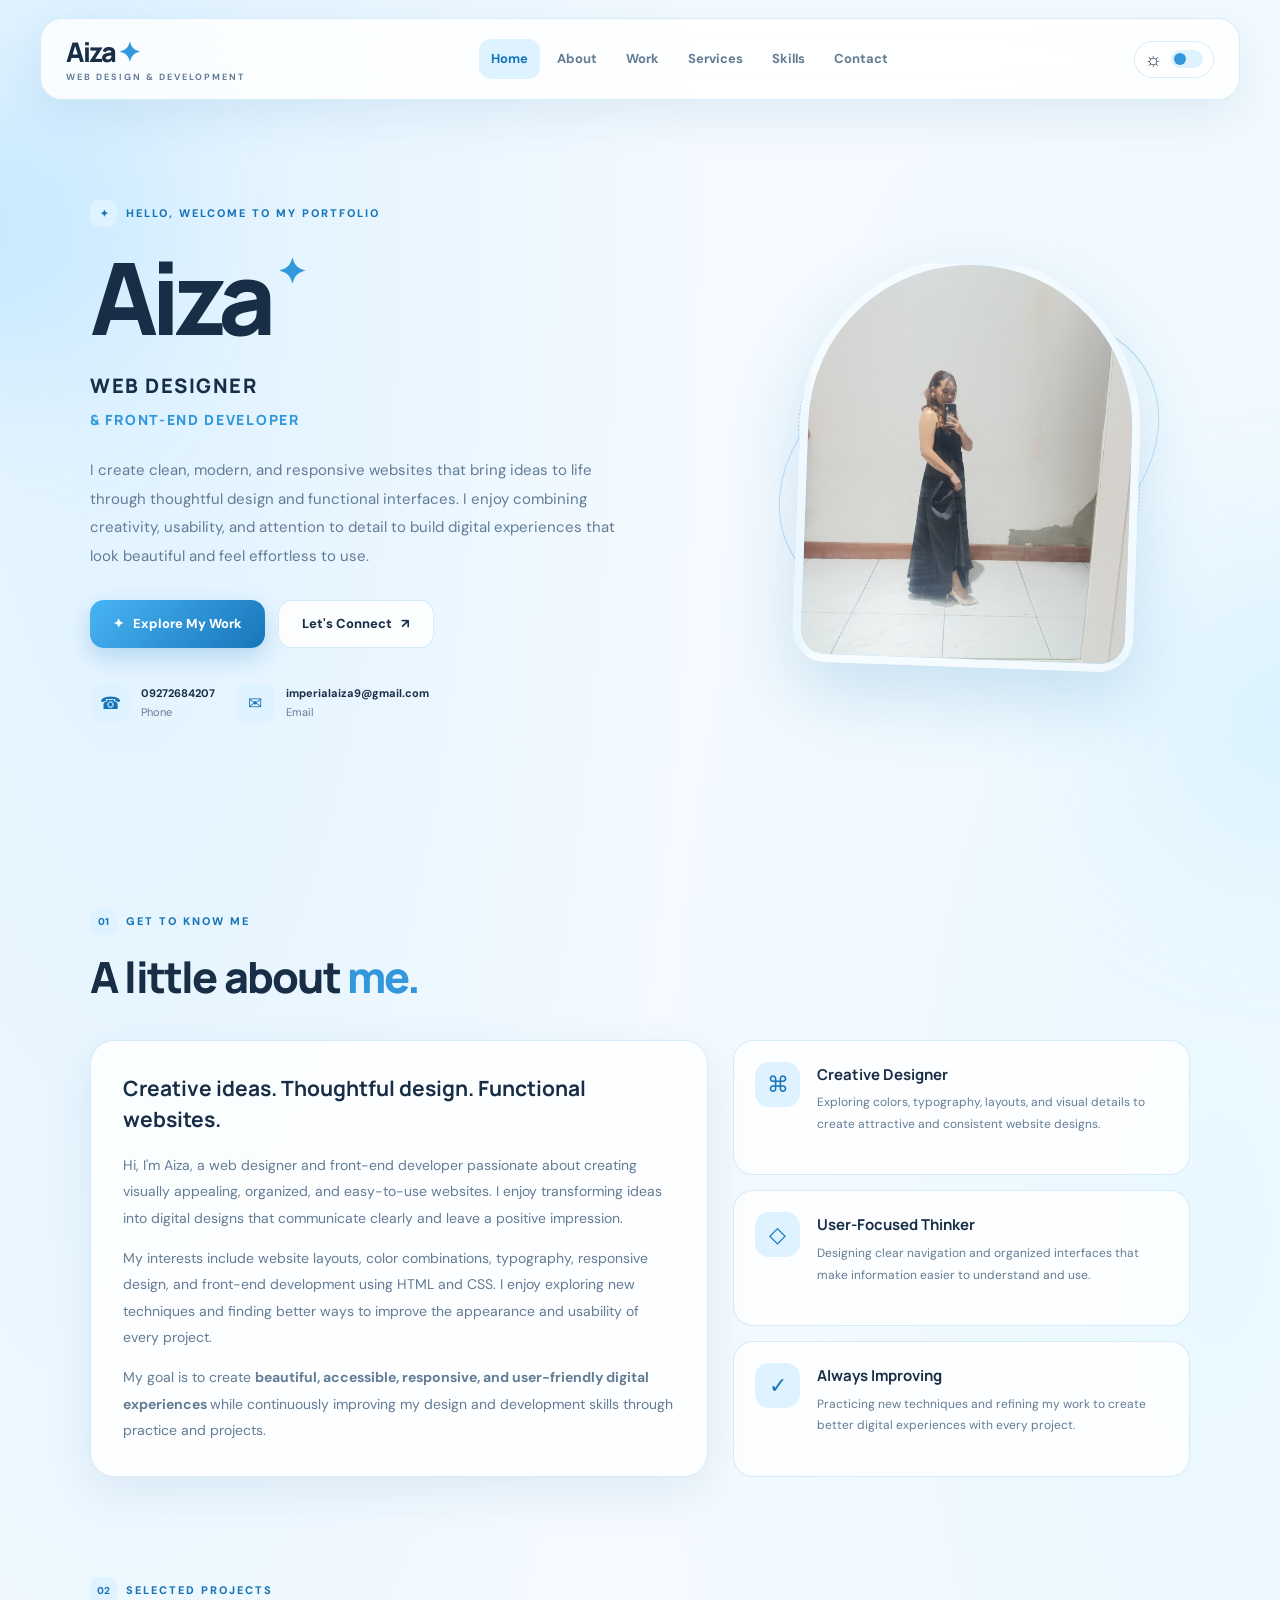
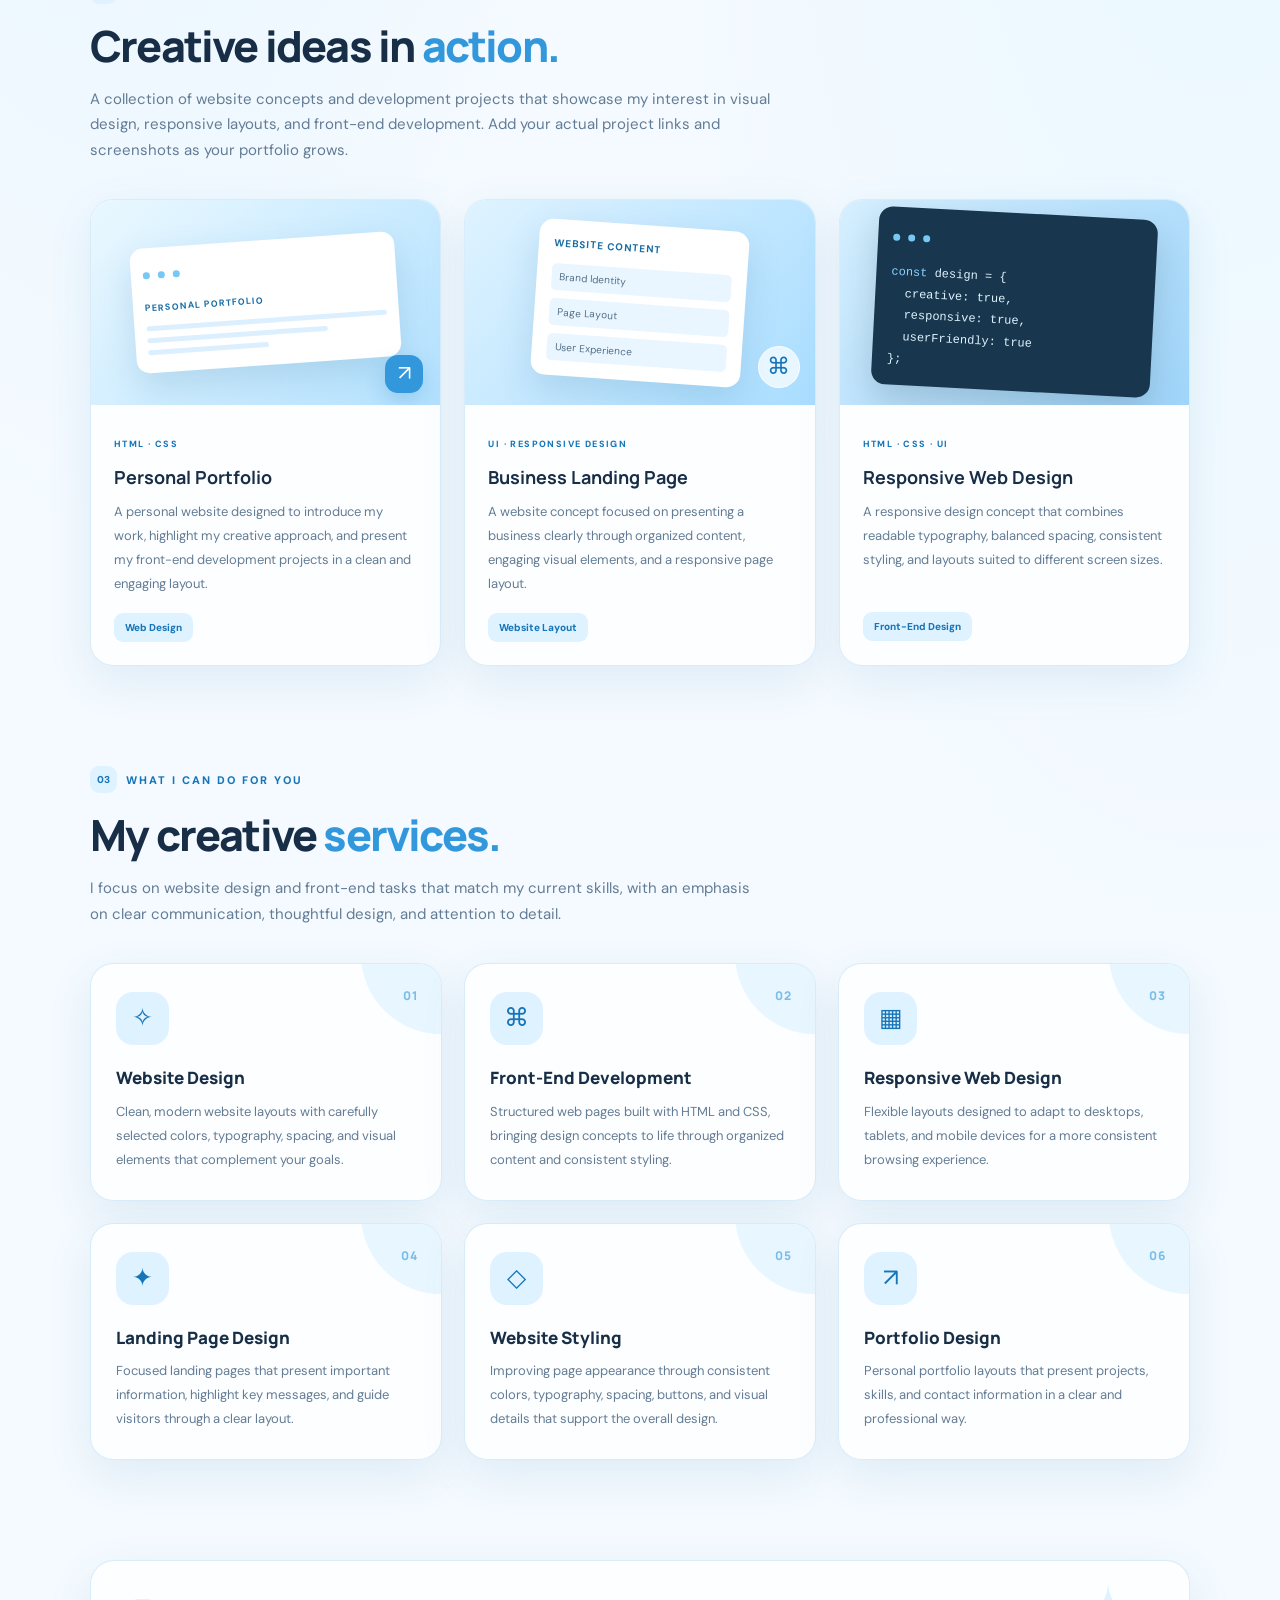
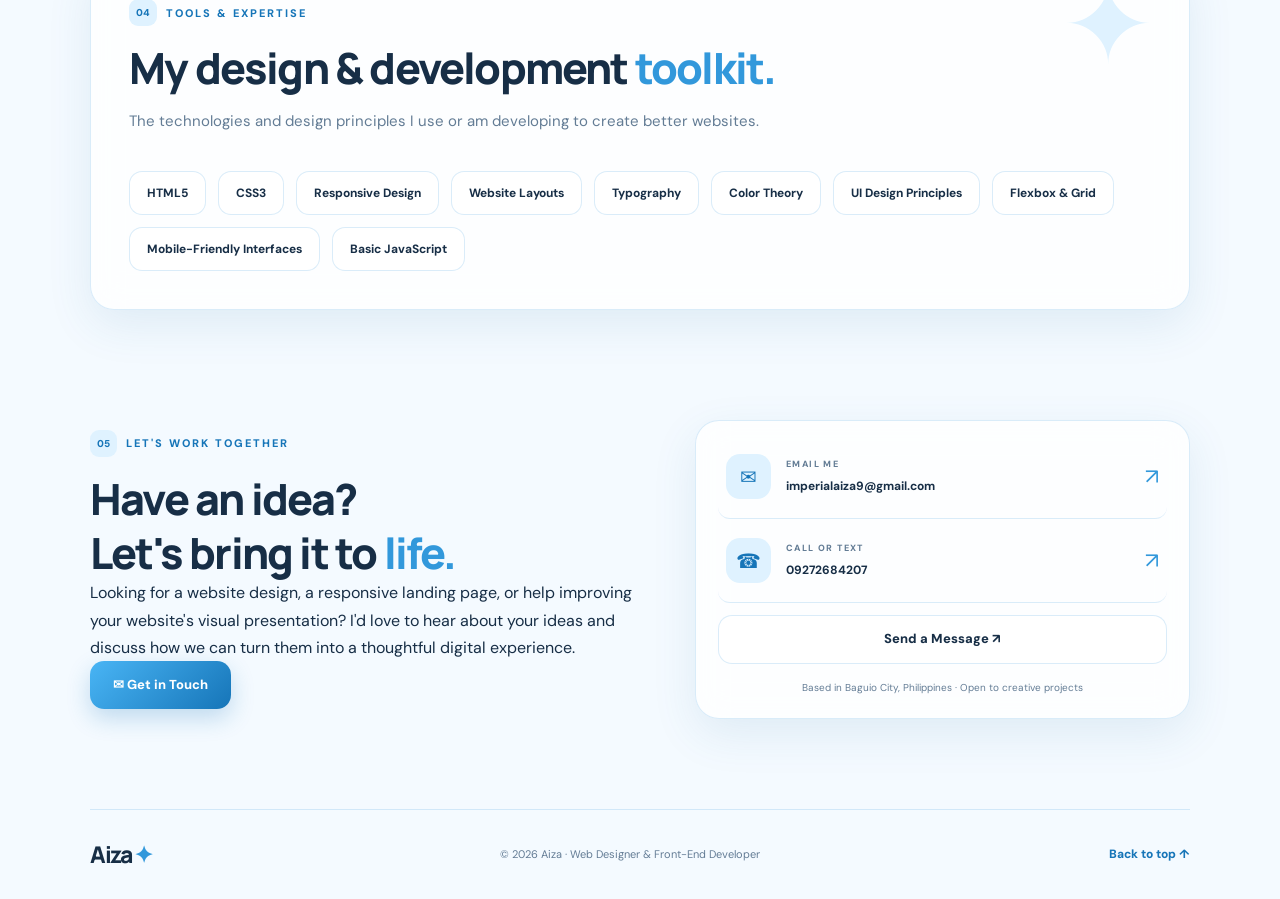
==== commit e7039521: "Update index.html" ====
--- a/index.html
+++ b/index.html
@@ -1,4 +1,3 @@
-```html
 <!DOCTYPE html>
 <html lang="en">
 <head>
@@ -691,4 +690,3 @@
 
 </body>
 </html>
-```
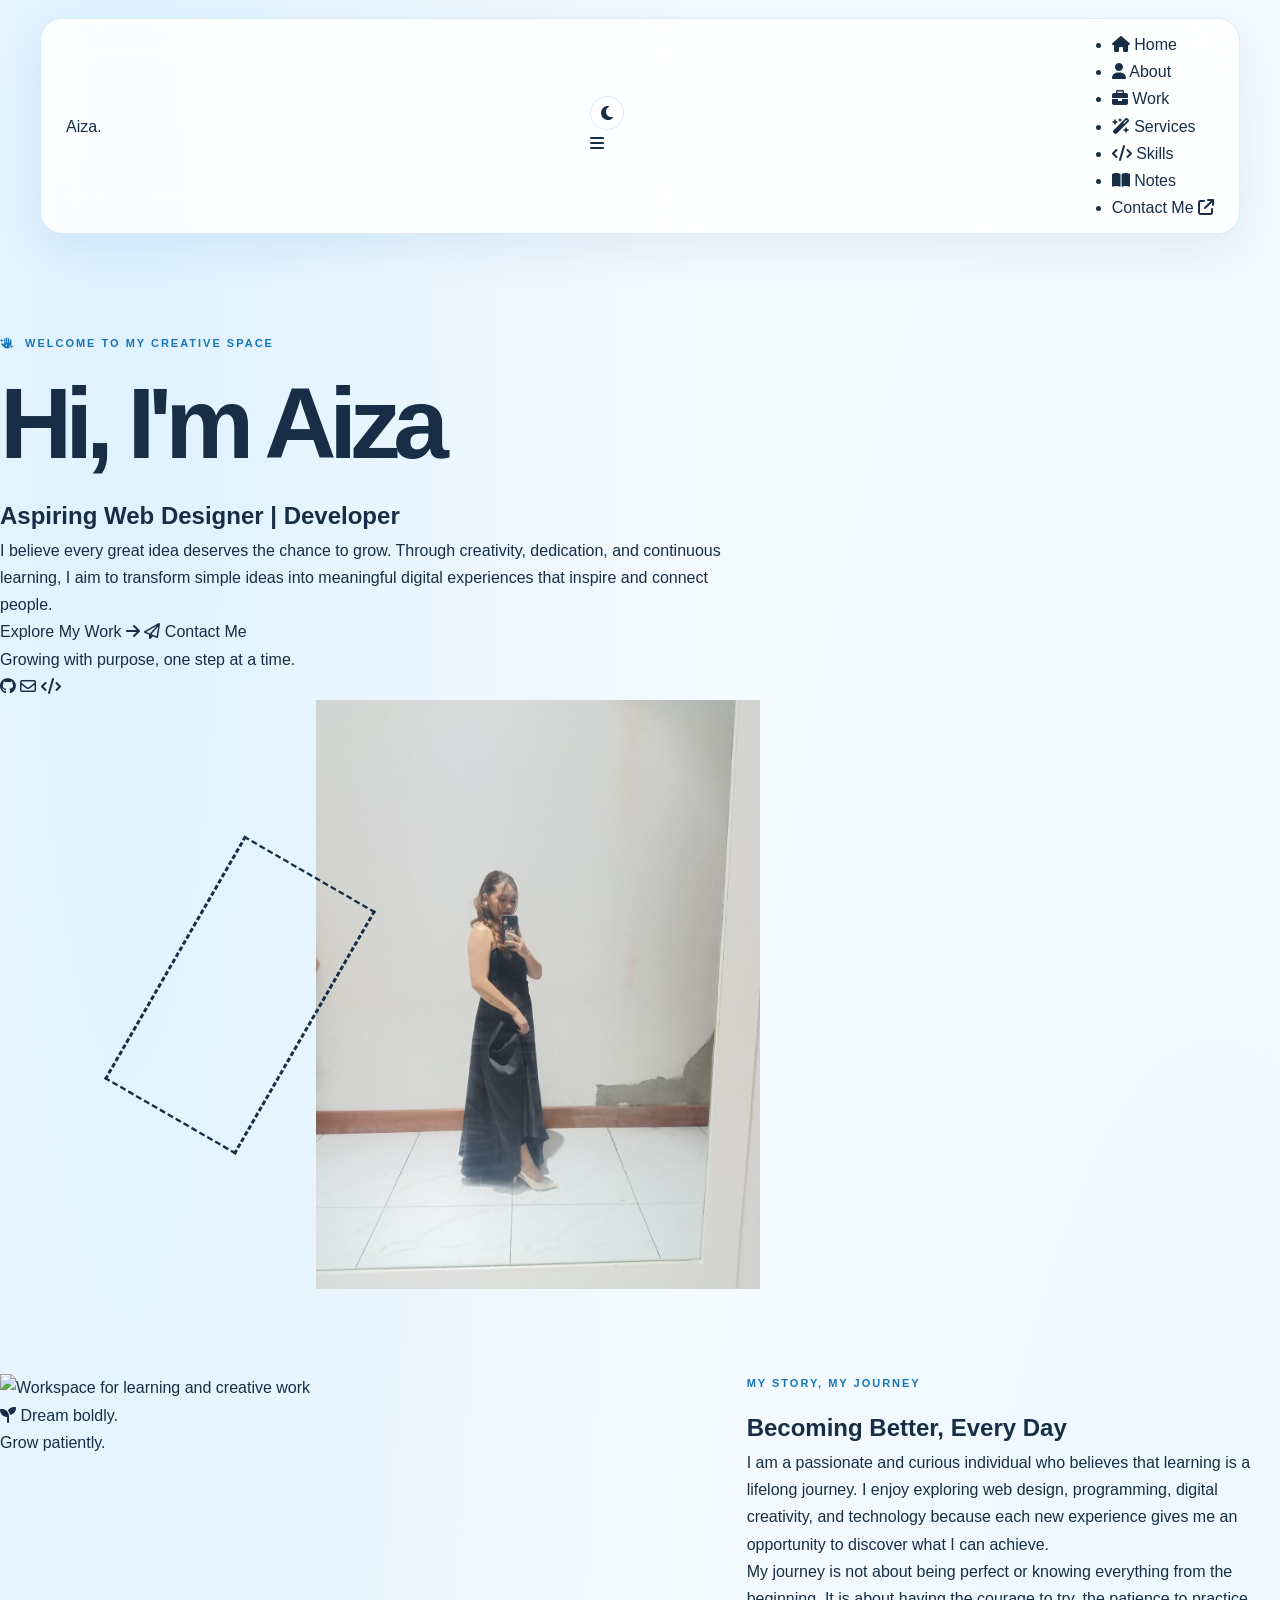
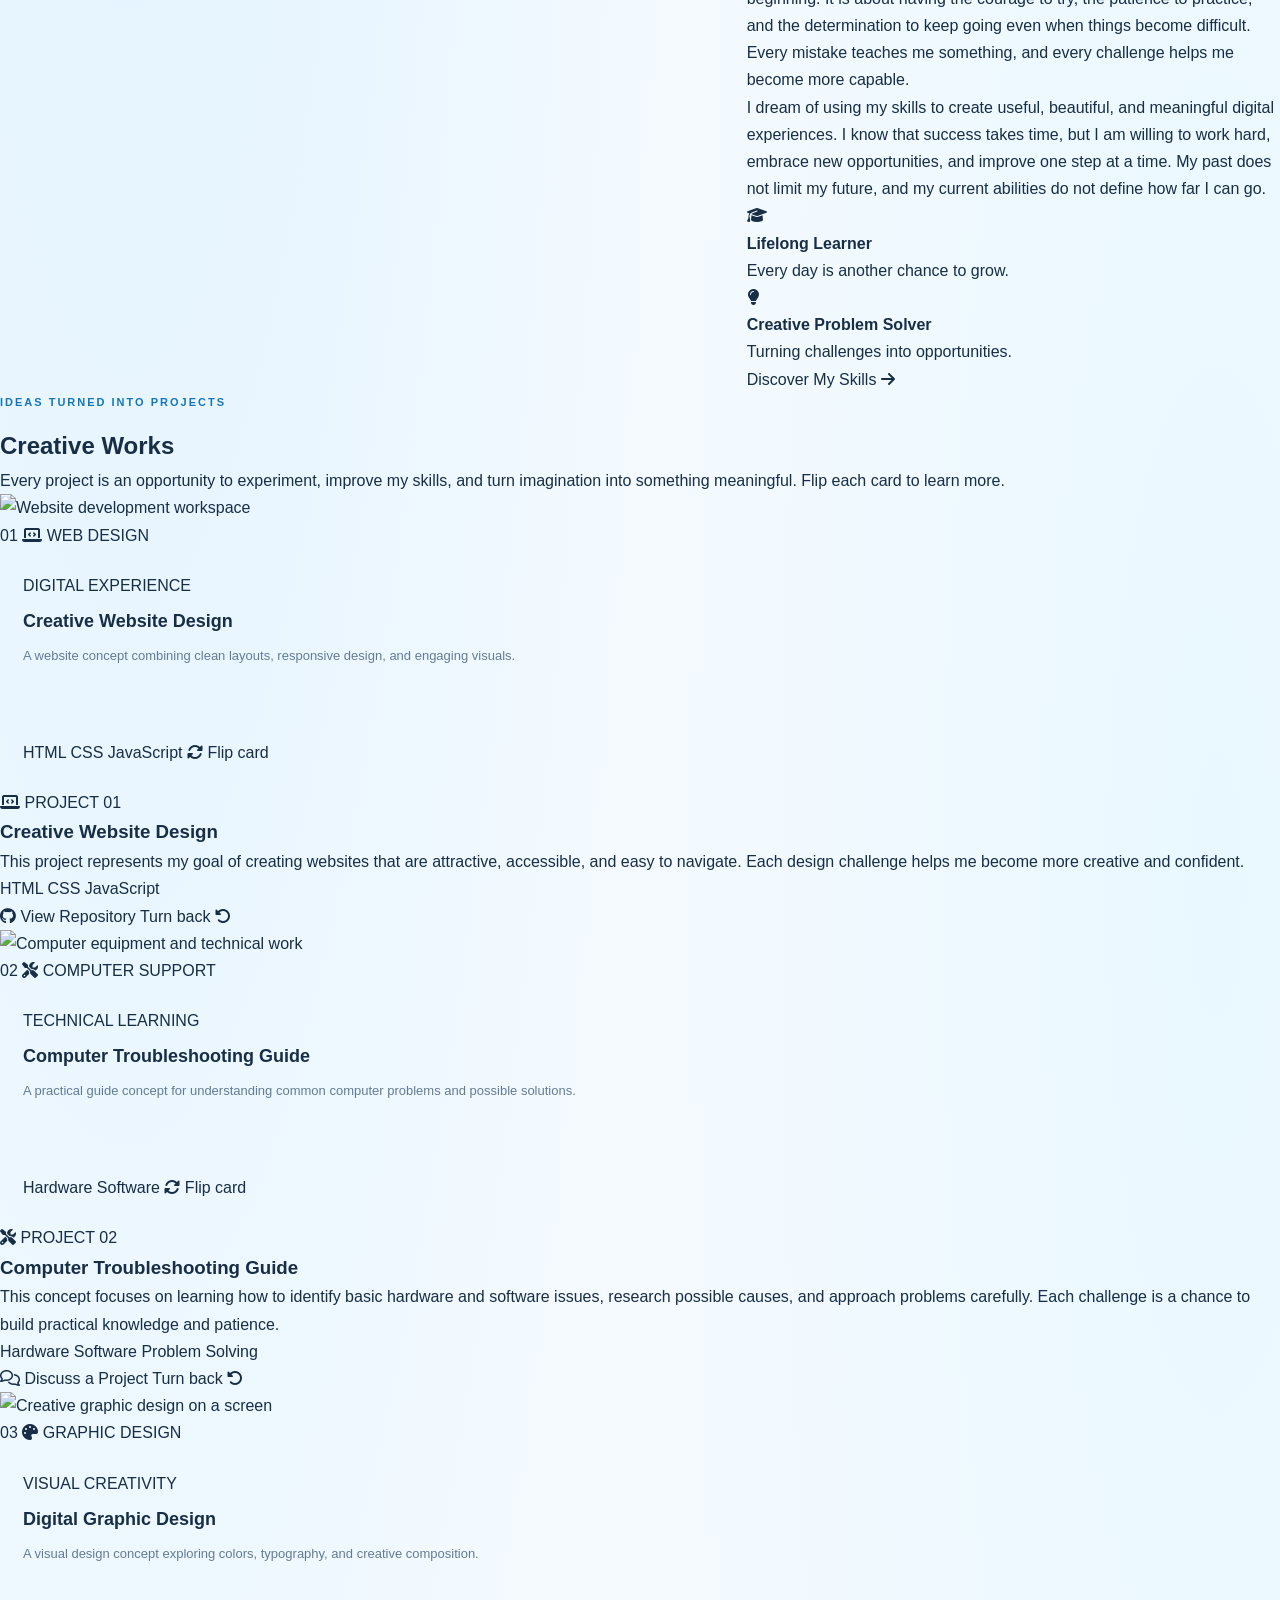
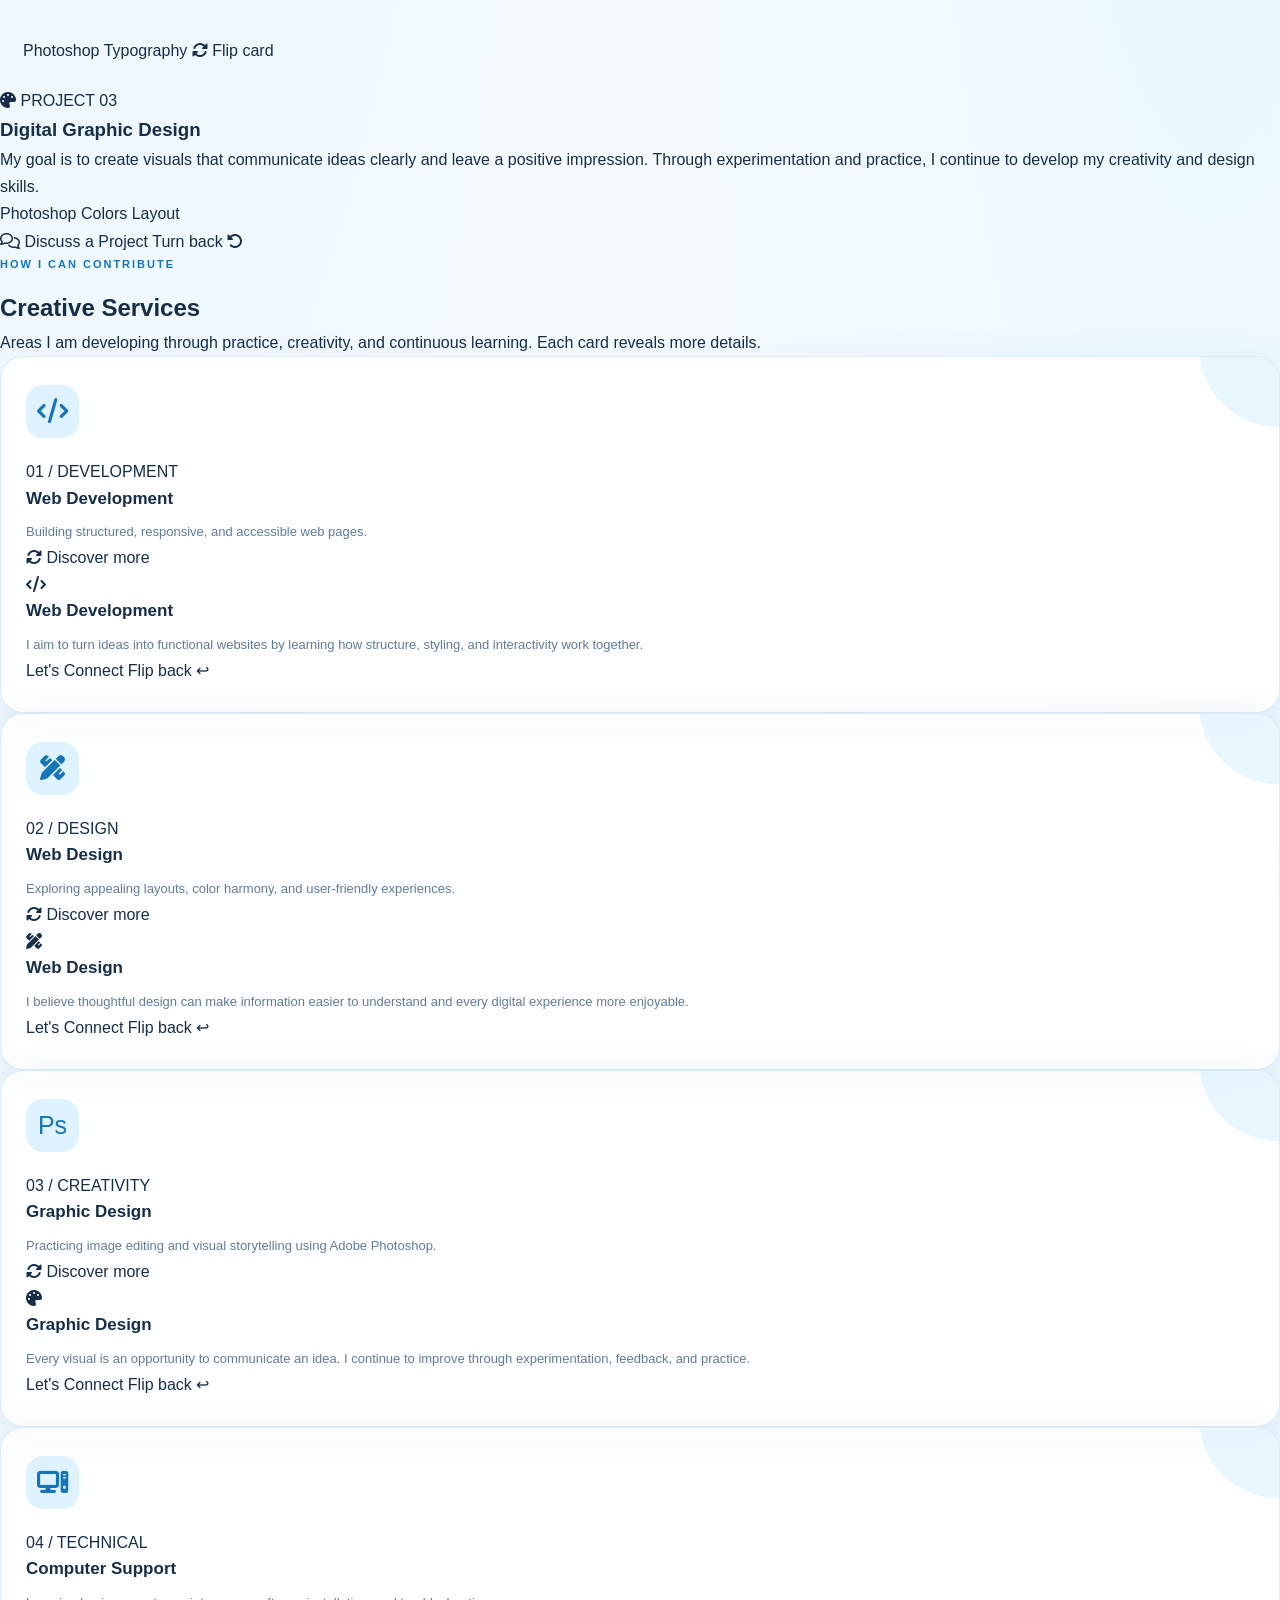
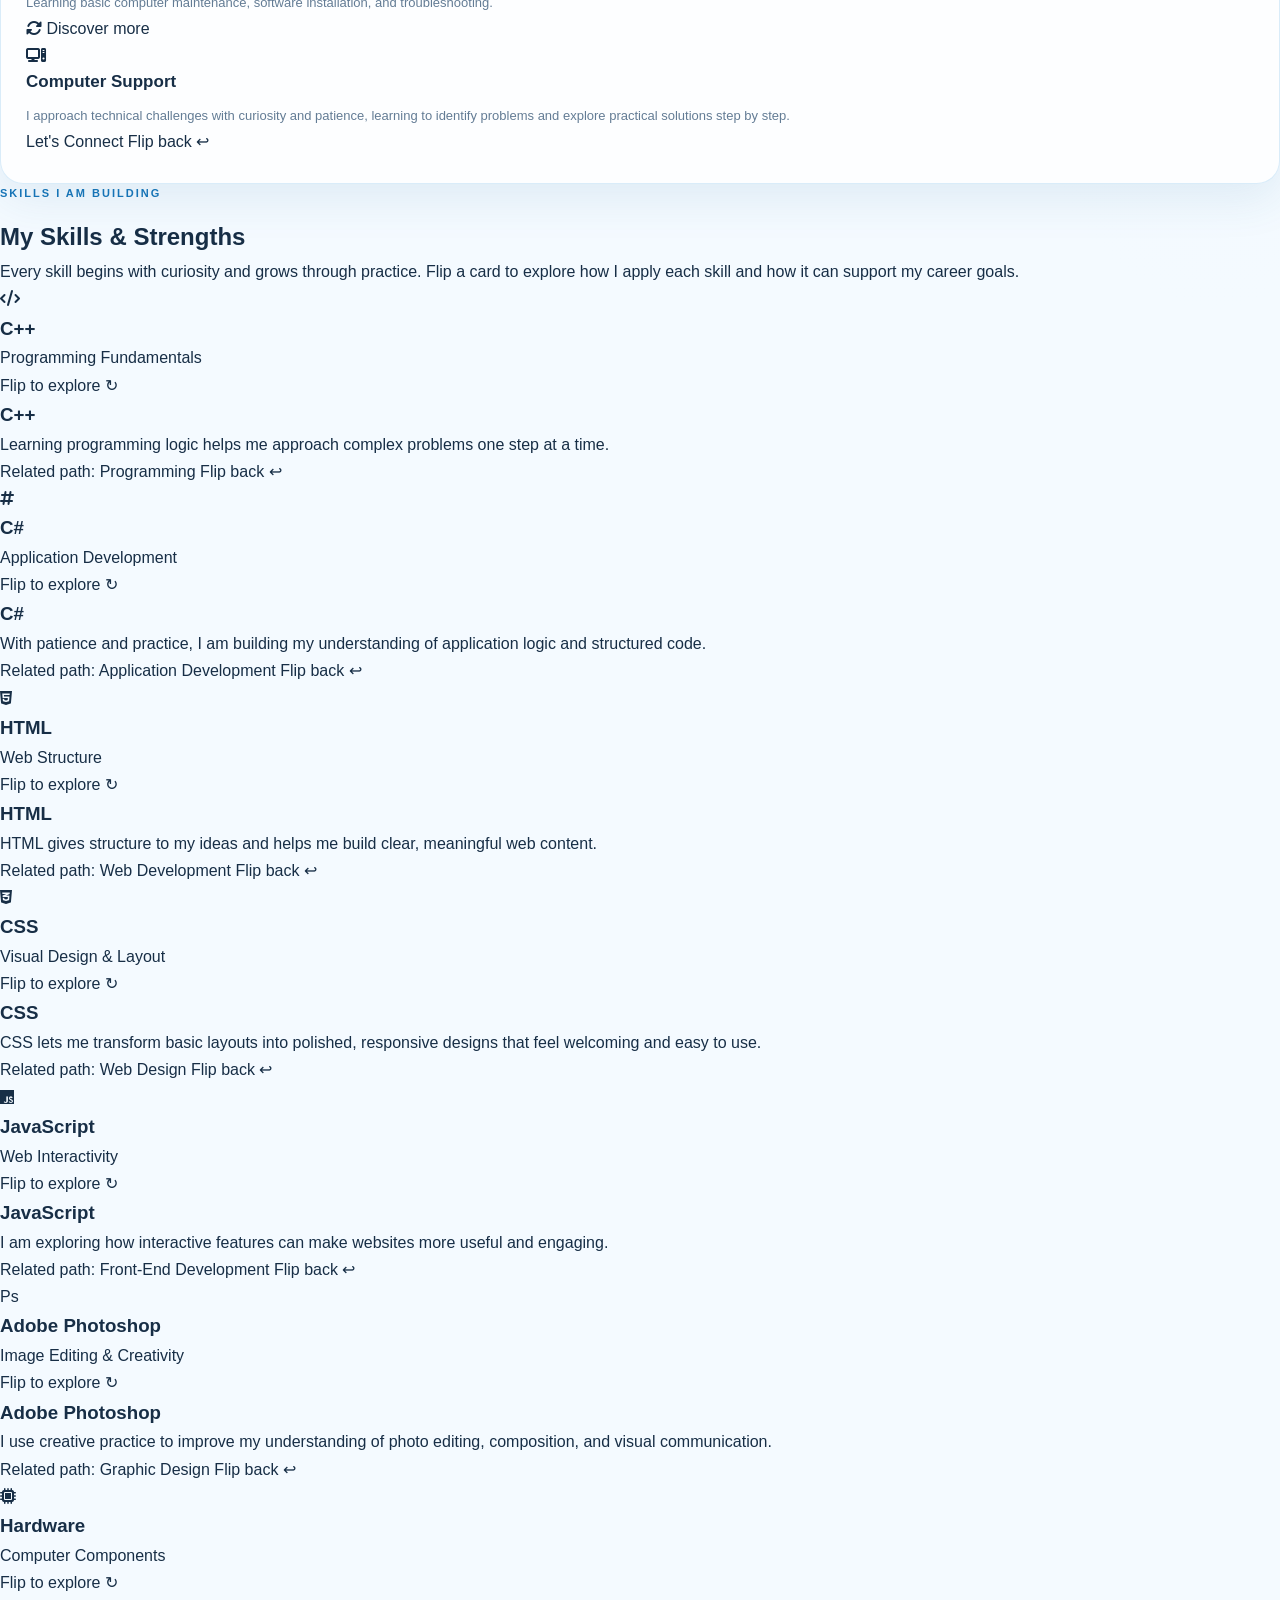
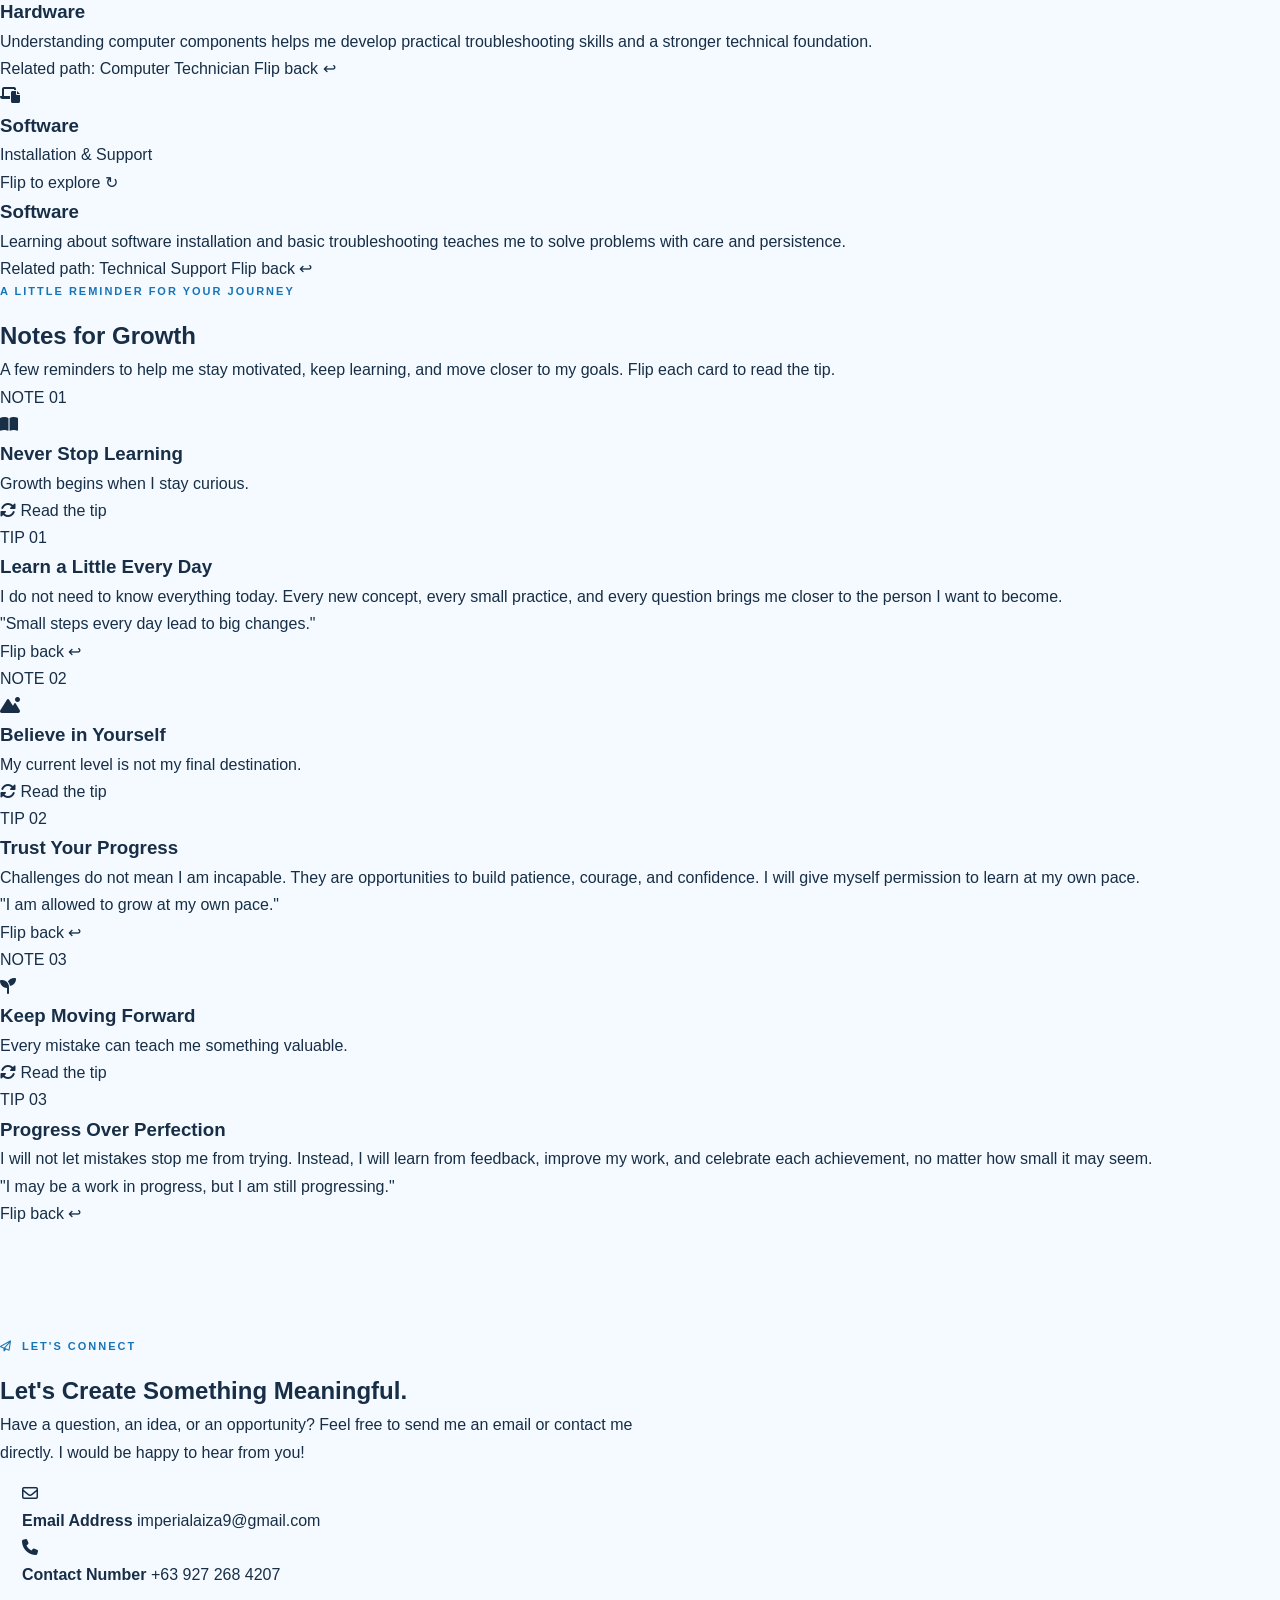
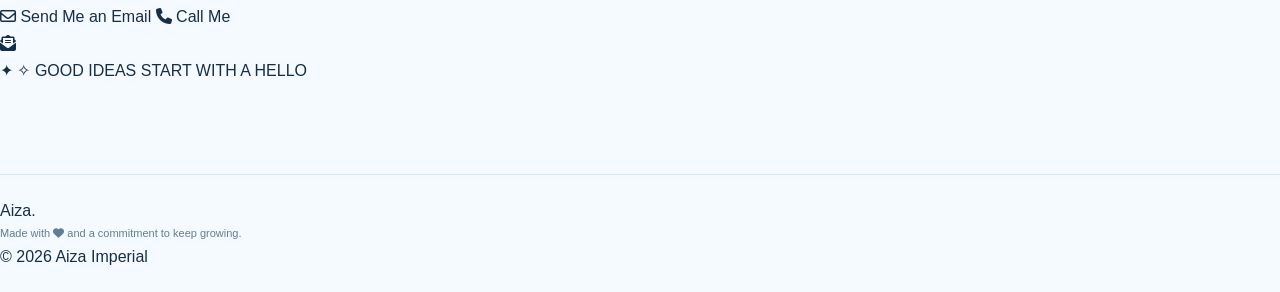
==== commit 750f1a72: "Update index.html" ====
--- a/index.html
+++ b/index.html
@@ -1,692 +1,823 @@
+
 <!DOCTYPE html>
 <html lang="en">
 <head>
-    <meta charset="UTF-8">
-    <meta name="viewport" content="width=device-width, initial-scale=1.0">
-
-    <meta name="description" content="Explore Aiza's portfolio featuring creative web design, front-end development, responsive websites, and user-friendly digital experiences.">
-
-    <meta name="theme-color" content="#eaf6ff">
-
-    <meta name="author" content="Aiza">
-
-    <title>Aiza | Web Designer &amp; Front-End Developer</title>
-
-    <link rel="preconnect" href="https://fonts.googleapis.com">
-    <link rel="preconnect" href="https://fonts.gstatic.com" crossorigin>
-
-    <link href="https://fonts.googleapis.com/css2?family=DM+Sans:wght@400;500;600;700;800&family=Manrope:wght@400;600;700;800&display=swap" rel="stylesheet">
-
-    <link rel="stylesheet" href="style.css">
+  <meta charset="UTF-8">
+  <meta name="viewport" content="width=device-width, initial-scale=1.0">
+  <meta name="description" content="Discover Aiza Imperial's creative work, web design skills, digital projects, and journey of continuous learning.">
+  <meta name="theme-color" content="#eaf6ff">
+  <title>Aiza Imperial | Creative Web Designer & Developer</title>
+  <link rel="stylesheet" href="style.css">
+  <link rel="stylesheet" href="https://cdnjs.cloudflare.com/ajax/libs/font-awesome/6.7.2/css/all.min.css">
 </head>
-
 <body>
 
-    <div class="ambient ambient-one"></div>
-    <div class="ambient ambient-two"></div>
-
-    <!-- NAVIGATION -->
-    <header class="navbar">
-
-        <a class="brand" href="#home" aria-label="Aiza Home">
-            <span class="brand-name">Aiza<span class="brand-star">✦</span></span>
-            <span class="brand-caption">WEB DESIGN &amp; DEVELOPMENT</span>
+<header class="header">
+  <nav class="navbar container" aria-label="Main navigation">
+    <a href="#home" class="logo">Aiza<span>.</span></a>
+
+    <div class="nav-actions">
+      <button class="theme-toggle" id="theme-toggle" type="button" aria-label="Switch to dark mode" title="Toggle dark mode">
+        <i class="fa-solid fa-moon"></i>
+      </button>
+
+      <input type="checkbox" id="menu-toggle" class="menu-toggle">
+      <label for="menu-toggle" class="menu-icon" aria-label="Toggle navigation">
+        <i class="fa-solid fa-bars"></i>
+      </label>
+    </div>
+
+    <ul class="nav-links">
+      <li><a href="#home"><i class="fa-solid fa-house"></i> Home</a></li>
+      <li><a href="#about"><i class="fa-solid fa-user"></i> About</a></li>
+      <li><a href="#work"><i class="fa-solid fa-briefcase"></i> Work</a></li>
+      <li><a href="#services"><i class="fa-solid fa-wand-magic-sparkles"></i> Services</a></li>
+      <li><a href="#skills"><i class="fa-solid fa-code"></i> Skills</a></li>
+      <li><a href="#notes"><i class="fa-solid fa-book-open"></i> Notes</a></li>
+      <li><a href="#contact" class="nav-contact">Contact Me <i class="fa-solid fa-arrow-up-right-from-square"></i></a></li>
+    </ul>
+  </nav>
+</header>
+
+<main>
+
+  <!-- HOME -->
+  <section class="hero section" id="home">
+    <div class="container hero-grid">
+      <div class="hero-content">
+        <span class="eyebrow">
+          <i class="fa-solid fa-hand-sparkles"></i>
+          WELCOME TO MY CREATIVE SPACE
+        </span>
+
+        <h1>Hi, I'm <span>Aiza</span></h1>
+        <h2>Aspiring Web Designer <span class="hero-divider">|</span> Developer</h2>
+
+        <p>
+          I believe every great idea deserves the chance to grow.
+          Through creativity, dedication, and continuous learning,
+          I aim to transform simple ideas into meaningful digital
+          experiences that inspire and connect people.
+        </p>
+
+        <div class="hero-buttons">
+          <a href="#work" class="btn btn-primary">
+            Explore My Work <i class="fa-solid fa-arrow-right"></i>
+          </a>
+          <a href="#contact" class="btn btn-secondary">
+            <i class="fa-regular fa-paper-plane"></i> Contact Me
+          </a>
+        </div>
+
+        <div class="hero-note">
+          <span class="status-dot"></span>
+          Growing with purpose, one step at a time.
+        </div>
+
+        <div class="social-links">
+          <a href="https://github.com/imperialaiza9-cyber/aiza-portfolio" target="_blank" rel="noopener noreferrer" aria-label="GitHub">
+            <i class="fa-brands fa-github"></i>
+          </a>
+          <a href="mailto:imperialaiza9@gmail.com" aria-label="Send email">
+            <i class="fa-regular fa-envelope"></i>
+          </a>
+          <a href="#work" aria-label="Explore projects">
+            <i class="fa-solid fa-code"></i>
+          </a>
+        </div>
+      </div>
+
+      <div class="hero-visual">
+        <div class="hero-orbit orbit-one"></div>
+        <div class="hero-orbit orbit-two"></div>
+
+        <div class="profile-frame">
+          <img src="profile.jpg" alt="Aiza Imperial's profile photo">
+        </div>
+      </div>
+    </div>
+  </section>
+
+  <!-- ABOUT -->
+  <section class="section about-section" id="about">
+    <div class="container about-grid">
+      <div class="about-visual">
+        <img src="https://images.unsplash.com/photo-1516321318423-f06f85e504b3?auto=format&fit=crop&w=900&q=85" alt="Workspace for learning and creative work" loading="lazy">
+
+        <div class="about-sticker">
+          <i class="fa-solid fa-seedling"></i>
+          <span>Dream boldly.<br>Grow patiently.</span>
+        </div>
+
+        <div class="about-dots"></div>
+      </div>
+
+      <div class="about-content">
+        <span class="eyebrow">MY STORY, MY JOURNEY</span>
+        <h2>Becoming Better, <span>Every Day</span></h2>
+
+        <p>
+          I am a passionate and curious individual who believes
+          that learning is a lifelong journey. I enjoy exploring
+          web design, programming, digital creativity, and
+          technology because each new experience gives me an
+          opportunity to discover what I can achieve.
+        </p>
+
+        <p>
+          My journey is not about being perfect or knowing
+          everything from the beginning. It is about having
+          the courage to try, the patience to practice, and
+          the determination to keep going even when things
+          become difficult. Every mistake teaches me something,
+          and every challenge helps me become more capable.
+        </p>
+
+        <p>
+          I dream of using my skills to create useful,
+          beautiful, and meaningful digital experiences.
+          I know that success takes time, but I am willing
+          to work hard, embrace new opportunities, and
+          improve one step at a time. My past does not limit
+          my future, and my current abilities do not define
+          how far I can go.
+        </p>
+
+        <div class="about-highlights">
+          <div class="highlight">
+            <span class="highlight-icon">
+              <i class="fa-solid fa-graduation-cap"></i>
+            </span>
+            <div>
+              <strong>Lifelong Learner</strong>
+              <p>Every day is another chance to grow.</p>
+            </div>
+          </div>
+
+          <div class="highlight">
+            <span class="highlight-icon">
+              <i class="fa-solid fa-lightbulb"></i>
+            </span>
+            <div>
+              <strong>Creative Problem Solver</strong>
+              <p>Turning challenges into opportunities.</p>
+            </div>
+          </div>
+        </div>
+
+        <a href="#skills" class="text-link">
+          Discover My Skills <i class="fa-solid fa-arrow-right"></i>
         </a>
-
-        <nav class="main-nav" id="mainNav" aria-label="Main navigation">
-            <a class="nav-link active" href="#home">Home</a>
-            <a class="nav-link" href="#about">About</a>
-            <a class="nav-link" href="#work">Work</a>
-            <a class="nav-link" href="#services">Services</a>
-            <a class="nav-link" href="#skills">Skills</a>
-            <a class="nav-link" href="#contact">Contact</a>
-        </nav>
-
-        <div class="nav-controls">
-
-            <button class="theme-toggle"
-                    id="themeToggle"
-                    type="button"
-                    aria-label="Switch color theme"
-                    aria-pressed="false">
-
-                <span id="themeIcon">☼</span>
-
-                <span class="toggle-track">
-                    <span class="toggle-knob"></span>
+      </div>
+    </div>
+  </section>
+
+  <!-- WORK -->
+  <section class="section work-section" id="work">
+    <div class="container">
+      <div class="section-heading">
+        <span class="eyebrow">IDEAS TURNED INTO PROJECTS</span>
+        <h2>Creative <span>Works</span></h2>
+        <p>
+          Every project is an opportunity to experiment, improve my skills,
+          and turn imagination into something meaningful. Flip each card
+          to learn more.
+        </p>
+      </div>
+
+      <div class="work-grid">
+
+        <!-- Project 1 -->
+        <article class="flip-card work-card" tabindex="0" aria-label="Creative Website Design project">
+          <div class="flip-inner">
+            <div class="flip-front">
+              <div class="project-image">
+                <img src="https://images.unsplash.com/photo-1498050108023-c5249f4df085?auto=format&fit=crop&w=900&q=85" alt="Website development workspace" loading="lazy">
+                <span class="project-number">01</span>
+                <span class="image-label">
+                  <i class="fa-solid fa-laptop-code"></i> WEB DESIGN
                 </span>
-            </button>
-
-            <button class="menu-toggle"
-                    id="menuToggle"
-                    type="button"
-                    aria-label="Open navigation"
-                    aria-expanded="false">
-                ☰
-            </button>
+              </div>
+
+              <div class="project-content">
+                <span class="project-category">DIGITAL EXPERIENCE</span>
+                <h3>Creative Website Design</h3>
+                <p>A website concept combining clean layouts, responsive design, and engaging visuals.</p>
+
+                <div class="project-bottom">
+                  <span class="mini-tech">HTML</span>
+                  <span class="mini-tech">CSS</span>
+                  <span class="mini-tech">JavaScript</span>
+                  <span class="flip-hint"><i class="fa-solid fa-rotate"></i> Flip card</span>
+                </div>
+              </div>
+            </div>
+
+            <div class="flip-back">
+              <span class="back-icon"><i class="fa-solid fa-laptop-code"></i></span>
+              <span class="back-label">PROJECT 01</span>
+              <h3>Creative Website Design</h3>
+              <p>
+                This project represents my goal of creating websites
+                that are attractive, accessible, and easy to navigate.
+                Each design challenge helps me become more creative and confident.
+              </p>
+
+              <div class="tag-list">
+                <span>HTML</span>
+                <span>CSS</span>
+                <span>JavaScript</span>
+              </div>
+
+              <a class="btn btn-light" href="https://github.com/imperialaiza9-cyber/aiza-portfolio" target="_blank" rel="noopener noreferrer">
+                <i class="fa-brands fa-github"></i> View Repository
+              </a>
+
+              <span class="back-hint">Turn back <i class="fa-solid fa-rotate-left"></i></span>
+            </div>
+          </div>
+        </article>
+
+        <!-- Project 2 -->
+        <article class="flip-card work-card" tabindex="0" aria-label="Computer Troubleshooting Guide project">
+          <div class="flip-inner">
+            <div class="flip-front">
+              <div class="project-image">
+                <img src="https://images.unsplash.com/photo-1581092918056-0c4c3acd3789?auto=format&fit=crop&w=900&q=85" alt="Computer equipment and technical work" loading="lazy">
+                <span class="project-number">02</span>
+                <span class="image-label">
+                  <i class="fa-solid fa-screwdriver-wrench"></i> COMPUTER SUPPORT
+                </span>
+              </div>
+
+              <div class="project-content">
+                <span class="project-category">TECHNICAL LEARNING</span>
+                <h3>Computer Troubleshooting Guide</h3>
+                <p>A practical guide concept for understanding common computer problems and possible solutions.</p>
+
+                <div class="project-bottom">
+                  <span class="mini-tech">Hardware</span>
+                  <span class="mini-tech">Software</span>
+                  <span class="flip-hint"><i class="fa-solid fa-rotate"></i> Flip card</span>
+                </div>
+              </div>
+            </div>
+
+            <div class="flip-back">
+              <span class="back-icon"><i class="fa-solid fa-screwdriver-wrench"></i></span>
+              <span class="back-label">PROJECT 02</span>
+              <h3>Computer Troubleshooting Guide</h3>
+              <p>
+                This concept focuses on learning how to identify basic
+                hardware and software issues, research possible causes,
+                and approach problems carefully. Each challenge is a chance
+                to build practical knowledge and patience.
+              </p>
+
+              <div class="tag-list">
+                <span>Hardware</span>
+                <span>Software</span>
+                <span>Problem Solving</span>
+              </div>
+
+              <a class="btn btn-light" href="#contact">
+                <i class="fa-regular fa-comments"></i> Discuss a Project
+              </a>
+
+              <span class="back-hint">Turn back <i class="fa-solid fa-rotate-left"></i></span>
+            </div>
+          </div>
+        </article>
+
+        <!-- Project 3 -->
+        <article class="flip-card work-card" tabindex="0" aria-label="Digital Graphic Design project">
+          <div class="flip-inner">
+            <div class="flip-front">
+              <div class="project-image">
+                <img src="https://images.unsplash.com/photo-1545235617-9465d2a55698?auto=format&fit=crop&w=900&q=85" alt="Creative graphic design on a screen" loading="lazy">
+                <span class="project-number">03</span>
+                <span class="image-label">
+                  <i class="fa-solid fa-palette"></i> GRAPHIC DESIGN
+                </span>
+              </div>
+
+              <div class="project-content">
+                <span class="project-category">VISUAL CREATIVITY</span>
+                <h3>Digital Graphic Design</h3>
+                <p>A visual design concept exploring colors, typography, and creative composition.</p>
+
+                <div class="project-bottom">
+                  <span class="mini-tech">Photoshop</span>
+                  <span class="mini-tech">Typography</span>
+                  <span class="flip-hint"><i class="fa-solid fa-rotate"></i> Flip card</span>
+                </div>
+              </div>
+            </div>
+
+            <div class="flip-back">
+              <span class="back-icon"><i class="fa-solid fa-palette"></i></span>
+              <span class="back-label">PROJECT 03</span>
+              <h3>Digital Graphic Design</h3>
+              <p>
+                My goal is to create visuals that communicate ideas clearly
+                and leave a positive impression. Through experimentation
+                and practice, I continue to develop my creativity and design skills.
+              </p>
+
+              <div class="tag-list">
+                <span>Photoshop</span>
+                <span>Colors</span>
+                <span>Layout</span>
+              </div>
+
+              <a class="btn btn-light" href="#contact">
+                <i class="fa-regular fa-comments"></i> Discuss a Project
+              </a>
+
+              <span class="back-hint">Turn back <i class="fa-solid fa-rotate-left"></i></span>
+            </div>
+          </div>
+        </article>
+
+      </div>
+
+         </div>
+  </section>
+
+  <!-- SERVICES -->
+  <section class="section services-section" id="services">
+    <div class="container">
+      <div class="section-heading">
+        <span class="eyebrow">HOW I CAN CONTRIBUTE</span>
+        <h2>Creative <span>Services</span></h2>
+        <p>Areas I am developing through practice, creativity, and continuous learning. Each card reveals more details.</p>
+      </div>
+
+      <div class="services-grid">
+
+        <article class="flip-card service-card" tabindex="0">
+          <div class="flip-inner">
+            <div class="flip-front service-front">
+              <div class="service-icon"><i class="fa-solid fa-code"></i></div>
+              <span class="service-no">01 / DEVELOPMENT</span>
+              <h3>Web Development</h3>
+              <p>Building structured, responsive, and accessible web pages.</p>
+              <span class="flip-hint"><i class="fa-solid fa-rotate"></i> Discover more</span>
+            </div>
+
+            <div class="flip-back service-back">
+              <span class="back-icon"><i class="fa-solid fa-code"></i></span>
+              <h3>Web Development</h3>
+              <p>I aim to turn ideas into functional websites by learning how structure, styling, and interactivity work together.</p>
+              <a href="#contact" class="btn btn-light">Let's Connect</a>
+              <span class="back-hint">Flip back ↩</span>
+            </div>
+          </div>
+        </article>
+
+        <article class="flip-card service-card" tabindex="0">
+          <div class="flip-inner">
+            <div class="flip-front service-front">
+              <div class="service-icon"><i class="fa-solid fa-pen-ruler"></i></div>
+              <span class="service-no">02 / DESIGN</span>
+              <h3>Web Design</h3>
+              <p>Exploring appealing layouts, color harmony, and user-friendly experiences.</p>
+              <span class="flip-hint"><i class="fa-solid fa-rotate"></i> Discover more</span>
+            </div>
+
+            <div class="flip-back service-back">
+              <span class="back-icon"><i class="fa-solid fa-pen-ruler"></i></span>
+              <h3>Web Design</h3>
+              <p>I believe thoughtful design can make information easier to understand and every digital experience more enjoyable.</p>
+              <a href="#contact" class="btn btn-light">Let's Connect</a>
+              <span class="back-hint">Flip back ↩</span>
+            </div>
+          </div>
+        </article>
+
+        <article class="flip-card service-card" tabindex="0">
+          <div class="flip-inner">
+            <div class="flip-front service-front">
+              <div class="service-icon photoshop-icon">Ps</div>
+              <span class="service-no">03 / CREATIVITY</span>
+              <h3>Graphic Design</h3>
+              <p>Practicing image editing and visual storytelling using Adobe Photoshop.</p>
+              <span class="flip-hint"><i class="fa-solid fa-rotate"></i> Discover more</span>
+            </div>
+
+            <div class="flip-back service-back">
+              <span class="back-icon"><i class="fa-solid fa-palette"></i></span>
+              <h3>Graphic Design</h3>
+              <p>Every visual is an opportunity to communicate an idea. I continue to improve through experimentation, feedback, and practice.</p>
+              <a href="#contact" class="btn btn-light">Let's Connect</a>
+              <span class="back-hint">Flip back ↩</span>
+            </div>
+          </div>
+        </article>
+
+        <article class="flip-card service-card" tabindex="0">
+          <div class="flip-inner">
+            <div class="flip-front service-front">
+              <div class="service-icon"><i class="fa-solid fa-computer"></i></div>
+              <span class="service-no">04 / TECHNICAL</span>
+              <h3>Computer Support</h3>
+              <p>Learning basic computer maintenance, software installation, and troubleshooting.</p>
+              <span class="flip-hint"><i class="fa-solid fa-rotate"></i> Discover more</span>
+            </div>
+
+            <div class="flip-back service-back">
+              <span class="back-icon"><i class="fa-solid fa-computer"></i></span>
+              <h3>Computer Support</h3>
+              <p>I approach technical challenges with curiosity and patience, learning to identify problems and explore practical solutions step by step.</p>
+              <a href="#contact" class="btn btn-light">Let's Connect</a>
+              <span class="back-hint">Flip back ↩</span>
+            </div>
+          </div>
+        </article>
+
+      </div>
+    </div>
+  </section>
+
+  <!-- SKILLS -->
+  <section class="section skills-section" id="skills">
+    <div class="container">
+      <div class="section-heading">
+        <span class="eyebrow">SKILLS I AM BUILDING</span>
+        <h2>My Skills & <span>Strengths</span></h2>
+        <p>Every skill begins with curiosity and grows through practice. Flip a card to explore how I apply each skill and how it can support my career goals.</p>
+      </div>
+
+      <div class="skills-grid">
+
+        <article class="flip-card skill-card" tabindex="0">
+          <div class="flip-inner">
+            <div class="flip-front skill-front">
+              <div class="skill-icon cpp-icon"><i class="fa-solid fa-code"></i></div>
+              <h3>C++</h3>
+              <p>Programming Fundamentals</p>
+              <span class="flip-hint">Flip to explore ↻</span>
+            </div>
+            <div class="flip-back skill-back">
+              <h3>C++</h3>
+              <p>Learning programming logic helps me approach complex problems one step at a time.</p>
+              <span class="skill-career">Related path: Programming</span>
+              <span class="back-hint">Flip back ↩</span>
+            </div>
+          </div>
+        </article>
+
+        <article class="flip-card skill-card" tabindex="0">
+          <div class="flip-inner">
+            <div class="flip-front skill-front">
+              <div class="skill-icon csharp-icon"><i class="fa-solid fa-hashtag"></i></div>
+              <h3>C#</h3>
+              <p>Application Development</p>
+              <span class="flip-hint">Flip to explore ↻</span>
+            </div>
+            <div class="flip-back skill-back">
+              <h3>C#</h3>
+              <p>With patience and practice, I am building my understanding of application logic and structured code.</p>
+              <span class="skill-career">Related path: Application Development</span>
+              <span class="back-hint">Flip back ↩</span>
+            </div>
+          </div>
+        </article>
+
+        <article class="flip-card skill-card" tabindex="0">
+          <div class="flip-inner">
+            <div class="flip-front skill-front">
+              <div class="skill-icon html-icon"><i class="fa-brands fa-html5"></i></div>
+              <h3>HTML</h3>
+              <p>Web Structure</p>
+              <span class="flip-hint">Flip to explore ↻</span>
+            </div>
+            <div class="flip-back skill-back">
+              <h3>HTML</h3>
+              <p>HTML gives structure to my ideas and helps me build clear, meaningful web content.</p>
+              <span class="skill-career">Related path: Web Development</span>
+              <span class="back-hint">Flip back ↩</span>
+            </div>
+          </div>
+        </article>
+
+        <article class="flip-card skill-card" tabindex="0">
+          <div class="flip-inner">
+            <div class="flip-front skill-front">
+              <div class="skill-icon css-icon"><i class="fa-brands fa-css3-alt"></i></div>
+              <h3>CSS</h3>
+              <p>Visual Design & Layout</p>
+              <span class="flip-hint">Flip to explore ↻</span>
+            </div>
+            <div class="flip-back skill-back">
+              <h3>CSS</h3>
+              <p>CSS lets me transform basic layouts into polished, responsive designs that feel welcoming and easy to use.</p>
+              <span class="skill-career">Related path: Web Design</span>
+              <span class="back-hint">Flip back ↩</span>
+            </div>
+          </div>
+        </article>
+
+        <article class="flip-card skill-card" tabindex="0">
+          <div class="flip-inner">
+            <div class="flip-front skill-front">
+              <div class="skill-icon js-icon"><i class="fa-brands fa-js"></i></div>
+              <h3>JavaScript</h3>
+              <p>Web Interactivity</p>
+              <span class="flip-hint">Flip to explore ↻</span>
+            </div>
+            <div class="flip-back skill-back">
+              <h3>JavaScript</h3>
+              <p>I am exploring how interactive features can make websites more useful and engaging.</p>
+              <span class="skill-career">Related path: Front-End Development</span>
+              <span class="back-hint">Flip back ↩</span>
+            </div>
+          </div>
+        </article>
+
+        <article class="flip-card skill-card" tabindex="0">
+          <div class="flip-inner">
+            <div class="flip-front skill-front">
+              <div class="skill-icon ps-icon">Ps</div>
+              <h3>Adobe Photoshop</h3>
+              <p>Image Editing & Creativity</p>
+              <span class="flip-hint">Flip to explore ↻</span>
+            </div>
+            <div class="flip-back skill-back">
+              <h3>Adobe Photoshop</h3>
+              <p>I use creative practice to improve my understanding of photo editing, composition, and visual communication.</p>
+              <span class="skill-career">Related path: Graphic Design</span>
+              <span class="back-hint">Flip back ↩</span>
+            </div>
+          </div>
+        </article>
+
+        <article class="flip-card skill-card" tabindex="0">
+          <div class="flip-inner">
+            <div class="flip-front skill-front">
+              <div class="skill-icon hardware-icon"><i class="fa-solid fa-microchip"></i></div>
+              <h3>Hardware</h3>
+              <p>Computer Components</p>
+              <span class="flip-hint">Flip to explore ↻</span>
+            </div>
+            <div class="flip-back skill-back">
+              <h3>Hardware</h3>
+              <p>Understanding computer components helps me develop practical troubleshooting skills and a stronger technical foundation.</p>
+              <span class="skill-career">Related path: Computer Technician</span>
+              <span class="back-hint">Flip back ↩</span>
+            </div>
+          </div>
+        </article>
+
+        <article class="flip-card skill-card" tabindex="0">
+          <div class="flip-inner">
+            <div class="flip-front skill-front">
+              <div class="skill-icon software-icon"><i class="fa-solid fa-laptop-file"></i></div>
+              <h3>Software</h3>
+              <p>Installation & Support</p>
+              <span class="flip-hint">Flip to explore ↻</span>
+            </div>
+            <div class="flip-back skill-back">
+              <h3>Software</h3>
+              <p>Learning about software installation and basic troubleshooting teaches me to solve problems with care and persistence.</p>
+              <span class="skill-career">Related path: Technical Support</span>
+              <span class="back-hint">Flip back ↩</span>
+            </div>
+          </div>
+        </article>
+
+      </div>
+    </div>
+  </section>
+
+  <!-- NOTES -->
+  <section class="section notes-section" id="notes">
+    <div class="container">
+      <div class="section-heading">
+        <span class="eyebrow">A LITTLE REMINDER FOR YOUR JOURNEY</span>
+        <h2>Notes for <span>Growth</span></h2>
+        <p>A few reminders to help me stay motivated, keep learning, and move closer to my goals. Flip each card to read the tip.</p>
+      </div>
+
+      <div class="notes-grid">
+
+        <article class="flip-card note-card" tabindex="0">
+          <div class="flip-inner">
+            <div class="flip-front note-front">
+              <span class="note-number">NOTE 01</span>
+              <div class="note-icon"><i class="fa-solid fa-book-open"></i></div>
+              <h3>Never Stop Learning</h3>
+              <p>Growth begins when I stay curious.</p>
+              <span class="flip-hint"><i class="fa-solid fa-rotate"></i> Read the tip</span>
+            </div>
+            <div class="flip-back note-back">
+              <span class="back-label">TIP 01</span>
+              <h3>Learn a Little Every Day</h3>
+              <p>I do not need to know everything today. Every new concept, every small practice, and every question brings me closer to the person I want to become.</p>
+              <p class="note-quote">"Small steps every day lead to big changes."</p>
+              <span class="back-hint">Flip back ↩</span>
+            </div>
+          </div>
+        </article>
+
+        <article class="flip-card note-card" tabindex="0">
+          <div class="flip-inner">
+            <div class="flip-front note-front">
+              <span class="note-number">NOTE 02</span>
+              <div class="note-icon"><i class="fa-solid fa-mountain-sun"></i></div>
+              <h3>Believe in Yourself</h3>
+              <p>My current level is not my final destination.</p>
+              <span class="flip-hint"><i class="fa-solid fa-rotate"></i> Read the tip</span>
+            </div>
+            <div class="flip-back note-back">
+              <span class="back-label">TIP 02</span>
+              <h3>Trust Your Progress</h3>
+              <p>Challenges do not mean I am incapable. They are opportunities to build patience, courage, and confidence. I will give myself permission to learn at my own pace.</p>
+              <p class="note-quote">"I am allowed to grow at my own pace."</p>
+              <span class="back-hint">Flip back ↩</span>
+            </div>
+          </div>
+        </article>
+
+        <article class="flip-card note-card" tabindex="0">
+          <div class="flip-inner">
+            <div class="flip-front note-front">
+              <span class="note-number">NOTE 03</span>
+              <div class="note-icon"><i class="fa-solid fa-seedling"></i></div>
+              <h3>Keep Moving Forward</h3>
+              <p>Every mistake can teach me something valuable.</p>
+              <span class="flip-hint"><i class="fa-solid fa-rotate"></i> Read the tip</span>
+            </div>
+            <div class="flip-back note-back">
+              <span class="back-label">TIP 03</span>
+              <h3>Progress Over Perfection</h3>
+              <p>I will not let mistakes stop me from trying. Instead, I will learn from feedback, improve my work, and celebrate each achievement, no matter how small it may seem.</p>
+              <p class="note-quote">"I may be a work in progress, but I am still progressing."</p>
+              <span class="back-hint">Flip back ↩</span>
+            </div>
+          </div>
+        </article>
+
+      </div>
+    </div>
+  </section>
+
+  <!-- CONTACT -->
+  <section class="section contact-section" id="contact">
+    <div class="container contact-box">
+
+      <div class="contact-content">
+        <span class="eyebrow">
+          <i class="fa-regular fa-paper-plane"></i>
+          LET'S CONNECT
+        </span>
+
+        <h2>Let's Create Something <span>Meaningful.</span></h2>
+
+        <p>
+          Have a question, an idea, or an opportunity?
+          Feel free to send me an email or contact me directly.
+          I would be happy to hear from you!
+        </p>
+
+        <div class="contact-details">
+
+          <!-- EMAIL -->
+          <div class="contact-detail">
+            <i class="fa-regular fa-envelope"></i>
+            <div>
+              <strong>Email Address</strong>
+              <a href="mailto:imperialaiza9@gmail.com?subject=Portfolio%20Inquiry">
+                imperialaiza9@gmail.com
+              </a>
+            </div>
+          </div>
+
+          <!-- PHONE -->
+          <div class="contact-detail">
+            <i class="fa-solid fa-phone"></i>
+            <div>
+              <strong>Contact Number</strong>
+              <a href="tel:+639272684207">
+                +63 927 268 4207
+              </a>
+            </div>
+          </div>
 
         </div>
-    </header>
-
-    <main>
-
-        <!-- HOME -->
-        <section class="hero section-wrap" id="home">
-
-            <div class="hero-copy">
-
-                <p class="eyebrow">
-                    <span>✦</span> HELLO, WELCOME TO MY PORTFOLIO
-                </p>
-
-                <h1>
-                    Aiza<span class="hero-star">✦</span>
-                </h1>
-
-                <p class="hero-role">
-                    WEB DESIGNER<br>
-                    <span>&amp; FRONT-END DEVELOPER</span>
-                </p>
-
-                <p class="hero-description">
-                    I create clean, modern, and responsive websites
-                    that bring ideas to life through thoughtful design
-                    and functional interfaces. I enjoy combining
-                    creativity, usability, and attention to detail
-                    to build digital experiences that look beautiful
-                    and feel effortless to use.
-                </p>
-
-                <div class="hero-actions">
-
-                    <a class="button button-primary"
-                       href="#work">
-
-                        <span>✦</span>
-                        Explore My Work
-                    </a>
-
-                    <a class="button button-outline" href="#contact">
-                        Let's Connect <span>↗</span>
-                    </a>
-
-                </div>
-
-                <!-- QUICK CONTACT -->
-                <div class="quick-contact">
-
-                    <a class="quick-item"
-                       href="tel:09272684207">
-
-                        <span class="quick-icon">☎</span>
-
-                        <span>
-                            <strong>09272684207</strong>
-                            <small>Phone</small>
-                        </span>
-
-                    </a>
-
-                    <a class="quick-item"
-                       href="mailto:imperialaiza9@gmail.com">
-
-                        <span class="quick-icon">✉</span>
-
-                        <span>
-                            <strong>imperialaiza9@gmail.com</strong>
-                            <small>Email</small>
-                        </span>
-
-                    </a>
-
-                </div>
-
-            </div>
-
-            <!-- PROFILE PHOTO -->
-            <div class="hero-visual">
-
-                <div class="orbit orbit-one"></div>
-                <div class="orbit orbit-two"></div>
-
-                <div class="portrait-frame">
-
-                    <img src="profile.jpg"
-                         alt="Aiza, Web Designer and Front-End Developer"
-                         onerror="this.style.display='none';this.nextElementSibling.style.display='flex';">
-
-                    <div class="portrait-placeholder">
-                        <span>✦</span>
-                        <strong>Add your photo</strong>
-                        <small>Save your photo as profile.jpg</small>
-                    </div>
-
-                    <div class="portrait-glint"></div>
-
-                </div>
-            </div>
-
-        </section>
-
-
-        <!-- ABOUT -->
-        <section class="section-wrap content-section" id="about">
-
-            <div class="section-title">
-
-                <p class="eyebrow">
-                    <span>01</span> GET TO KNOW ME
-                </p>
-
-                <h2>A little about <em>me.</em></h2>
-
-            </div>
-
-            <div class="about-grid">
-
-                <div class="about-copy glass-panel">
-
-                    <h3>Creative ideas. Thoughtful design. Functional websites.</h3>
-
-                    <p>
-                        Hi, I'm Aiza, a web designer and front-end developer
-                        passionate about creating visually appealing,
-                        organized, and easy-to-use websites. I enjoy
-                        transforming ideas into digital designs that
-                        communicate clearly and leave a positive impression.
-                    </p>
-
-                    <p>
-                        My interests include website layouts, color
-                        combinations, typography, responsive design,
-                        and front-end development using HTML and CSS.
-                        I enjoy exploring new techniques and finding
-                        better ways to improve the appearance and
-                        usability of every project.
-                    </p>
-
-                    <p>
-                        My goal is to create
-                        <strong>
-                            beautiful, accessible, responsive, and
-                            user-friendly digital experiences
-                        </strong>
-                        while continuously improving my design and
-                        development skills through practice and projects.
-                    </p>
-
-                </div>
-
-                <div class="about-values">
-
-                    <article class="value-card">
-
-                        <span class="value-icon">⌘</span>
-
-                        <div>
-                            <h3>Creative Designer</h3>
-                            <p>
-                                Exploring colors, typography, layouts,
-                                and visual details to create attractive
-                                and consistent website designs.
-                            </p>
-                        </div>
-
-                    </article>
-
-                    <article class="value-card">
-
-                        <span class="value-icon">◇</span>
-
-                        <div>
-                            <h3>User-Focused Thinker</h3>
-                            <p>
-                                Designing clear navigation and organized
-                                interfaces that make information easier
-                                to understand and use.
-                            </p>
-                        </div>
-
-                    </article>
-
-                    <article class="value-card">
-
-                        <span class="value-icon">✓</span>
-
-                        <div>
-                            <h3>Always Improving</h3>
-                            <p>
-                                Practicing new techniques and refining
-                                my work to create better digital
-                                experiences with every project.
-                            </p>
-                        </div>
-
-                    </article>
-
-                </div>
-            </div>
-
-        </section>
-
-
-        <!-- WORK / PROJECTS -->
-        <section class="section-wrap content-section" id="work">
-
-            <div class="section-title">
-
-                <p class="eyebrow">
-                    <span>02</span> SELECTED PROJECTS
-                </p>
-
-                <h2>Creative ideas in <em>action.</em></h2>
-
-                <p class="section-lead">
-                    A collection of website concepts and development
-                    projects that showcase my interest in visual design,
-                    responsive layouts, and front-end development.
-                    Add your actual project links and screenshots
-                    as your portfolio grows.
-                </p>
-
-            </div>
-
-            <div class="project-grid">
-
-                <article class="project-card">
-
-                    <div class="project-art art-web">
-
-                        <div class="mini-browser">
-                            <i></i>
-                            <i></i>
-                            <i></i>
-
-                            <b>PERSONAL PORTFOLIO</b>
-
-                            <div class="mini-lines">
-                                <span></span>
-                                <span></span>
-                                <span></span>
-                            </div>
-                        </div>
-
-                        <span class="art-symbol">↗</span>
-
-                    </div>
-
-                    <div class="project-content">
-
-                        <span class="card-kicker">HTML · CSS</span>
-
-                        <h3>Personal Portfolio</h3>
-
-                        <p>
-                            A personal website designed to introduce
-                            my work, highlight my creative approach,
-                            and present my front-end development
-                            projects in a clean and engaging layout.
-                        </p>
-
-                        <span class="project-tag">Web Design</span>
-
-                    </div>
-
-                </article>
-
-
-                <article class="project-card">
-
-                    <div class="project-art art-database">
-
-                        <div class="db-table">
-
-                            <b>WEBSITE CONTENT</b>
-                            <span>Brand Identity</span>
-                            <span>Page Layout</span>
-                            <span>User Experience</span>
-
-                        </div>
-
-                        <div class="db-orbit">⌘</div>
-
-                    </div>
-
-                    <div class="project-content">
-
-                        <span class="card-kicker">UI · RESPONSIVE DESIGN</span>
-
-                        <h3>Business Landing Page</h3>
-
-                        <p>
-                            A website concept focused on presenting
-                            a business clearly through organized
-                            content, engaging visual elements,
-                            and a responsive page layout.
-                        </p>
-
-                        <span class="project-tag">Website Layout</span>
-
-                    </div>
-
-                </article>
-
-
-                <article class="project-card">
-
-                    <div class="project-art art-code">
-
-                        <div class="code-window">
-
-                            <div class="code-top">
-                                <i></i>
-                                <i></i>
-                                <i></i>
-                            </div>
-
-                            <pre><span>const</span> design = {
-  creative: true,
-  responsive: true,
-  userFriendly: true
-};</pre>
-
-                        </div>
-
-                    </div>
-
-                    <div class="project-content">
-
-                        <span class="card-kicker">HTML · CSS · UI</span>
-
-                        <h3>Responsive Web Design</h3>
-
-                        <p>
-                            A responsive design concept that combines
-                            readable typography, balanced spacing,
-                            consistent styling, and layouts suited
-                            to different screen sizes.
-                        </p>
-
-                        <span class="project-tag">Front-End Design</span>
-
-                    </div>
-
-                </article>
-
-            </div>
-
-        </section>
-
-
-        <!-- SERVICES -->
-        <section class="section-wrap content-section" id="services">
-
-            <div class="section-title">
-
-                <p class="eyebrow">
-                    <span>03</span> WHAT I CAN DO FOR YOU
-                </p>
-
-                <h2>My creative <em>services.</em></h2>
-
-                <p class="section-lead">
-                    I focus on website design and front-end tasks
-                    that match my current skills, with an emphasis
-                    on clear communication, thoughtful design,
-                    and attention to detail.
-                </p>
-
-            </div>
-
-            <div class="service-grid">
-
-                <article class="service-card">
-                    <span class="service-icon">✧</span>
-                    <h3>Website Design</h3>
-                    <p>
-                        Clean, modern website layouts with carefully
-                        selected colors, typography, spacing, and
-                        visual elements that complement your goals.
-                    </p>
-                    <span class="service-number">01</span>
-                </article>
-
-                <article class="service-card">
-                    <span class="service-icon">⌘</span>
-                    <h3>Front-End Development</h3>
-                    <p>
-                        Structured web pages built with HTML and CSS,
-                        bringing design concepts to life through
-                        organized content and consistent styling.
-                    </p>
-                    <span class="service-number">02</span>
-                </article>
-
-                <article class="service-card">
-                    <span class="service-icon">▦</span>
-                    <h3>Responsive Web Design</h3>
-                    <p>
-                        Flexible layouts designed to adapt to
-                        desktops, tablets, and mobile devices
-                        for a more consistent browsing experience.
-                    </p>
-                    <span class="service-number">03</span>
-                </article>
-
-                <article class="service-card">
-                    <span class="service-icon">✦</span>
-                    <h3>Landing Page Design</h3>
-                    <p>
-                        Focused landing pages that present important
-                        information, highlight key messages, and
-                        guide visitors through a clear layout.
-                    </p>
-                    <span class="service-number">04</span>
-                </article>
-
-                <article class="service-card">
-                    <span class="service-icon">◇</span>
-                    <h3>Website Styling</h3>
-                    <p>
-                        Improving page appearance through consistent
-                        colors, typography, spacing, buttons, and
-                        visual details that support the overall design.
-                    </p>
-                    <span class="service-number">05</span>
-                </article>
-
-                <article class="service-card">
-                    <span class="service-icon">↗</span>
-                    <h3>Portfolio Design</h3>
-                    <p>
-                        Personal portfolio layouts that present
-                        projects, skills, and contact information
-                        in a clear and professional way.
-                    </p>
-                    <span class="service-number">06</span>
-                </article>
-
-            </div>
-
-        </section>
-
-
-        <!-- SKILLS -->
-        <section class="section-wrap content-section" id="skills">
-
-            <div class="subject-panel glass-panel">
-
-                <div class="section-title">
-
-                    <p class="eyebrow">
-                        <span>04</span> TOOLS &amp; EXPERTISE
-                    </p>
-
-                    <h2>My design &amp; development <em>toolkit.</em></h2>
-
-                    <p class="section-lead">
-                        The technologies and design principles I use
-                        or am developing to create better websites.
-                    </p>
-
-                </div>
-
-                <div class="subject-list">
-                    <span>HTML5</span>
-                    <span>CSS3</span>
-                    <span>Responsive Design</span>
-                    <span>Website Layouts</span>
-                    <span>Typography</span>
-                    <span>Color Theory</span>
-                    <span>UI Design Principles</span>
-                    <span>Flexbox &amp; Grid</span>
-                    <span>Mobile-Friendly Interfaces</span>
-                    <span>Basic JavaScript</span>
-                </div>
-
-            </div>
-
-        </section>
-
-
-        <!-- CONTACT -->
-        <section class="section-wrap contact-section" id="contact">
-
-            <div class="contact-copy">
-
-                <p class="eyebrow">
-                    <span>05</span> LET'S WORK TOGETHER
-                </p>
-
-                <h2>
-                    Have an idea?<br>
-                    Let's bring it to <em>life.</em>
-                </h2>
-
-                <p>
-                    Looking for a website design, a responsive
-                    landing page, or help improving your website's
-                    visual presentation? I'd love to hear about
-                    your ideas and discuss how we can turn them
-                    into a thoughtful digital experience.
-                </p>
-
-                <a class="button button-primary"
-                   href="mailto:imperialaiza9@gmail.com?subject=Website%20Design%20Inquiry&body=Hello%20Aiza,%0D%0A%0D%0AI%20would%20like%20to%20discuss%20a%20website%20project.%0D%0A%0D%0AProject%20details:%0D%0A">
-
-                    ✉ Get in Touch
-                </a>
-
-            </div>
-
-            <div class="contact-details glass-panel">
-
-                <a href="mailto:imperialaiza9@gmail.com?subject=Portfolio%20Inquiry"
-                   class="contact-row">
-
-                    <span class="contact-icon">✉</span>
-
-                    <span>
-                        <small>EMAIL ME</small>
-                        <strong>imperialaiza9@gmail.com</strong>
-                    </span>
-
-                    <span class="contact-arrow">↗</span>
-
-                </a>
-
-                <a href="tel:+639272684207" class="contact-row">
-
-                    <span class="contact-icon">☎</span>
-
-                    <span>
-                        <small>CALL OR TEXT</small>
-                        <strong>09272684207</strong>
-                    </span>
-
-                    <span class="contact-arrow">↗</span>
-
-                </a>
-
-                <a class="button button-outline contact-email-button"
-                   href="mailto:imperialaiza9@gmail.com?subject=Website%20Design%20Inquiry&body=Hello%20Aiza,%0D%0A%0D%0AI%20am%20interested%20in%20your%20web%20design%20services.%0D%0A">
-
-                    Send a Message ↗
-                </a>
-
-                <p class="contact-note">
-                    Based in Baguio City, Philippines · Open to creative projects
-                </p>
-
-            </div>
-
-        </section>
-
-    </main>
-
-
-    <!-- FOOTER -->
-    <footer class="footer section-wrap">
-
-        <a class="footer-brand" href="#home">
-            Aiza<span>✦</span>
-        </a>
-
-        <p>© 2026 Aiza · Web Designer &amp; Front-End Developer</p>
-
-        <a class="back-top" href="#home">
-            Back to top ↑
-        </a>
-
-    </footer>
-
-
-    <!-- JAVASCRIPT -->
-    <script>
-        const themeToggle = document.getElementById("themeToggle");
-        const themeIcon = document.getElementById("themeIcon");
-        const menuToggle = document.getElementById("menuToggle");
-        const mainNav = document.getElementById("mainNav");
-
-        // Light and dark theme toggle
-        themeToggle.addEventListener("click", function () {
-            const isDark = document.body.classList.toggle("dark-theme");
-
-            themeToggle.setAttribute("aria-pressed", String(isDark));
-            themeIcon.textContent = isDark ? "☾" : "☼";
-        });
-
-        // Mobile navigation toggle
-        menuToggle.addEventListener("click", function () {
-            const isOpen = mainNav.classList.toggle("nav-open");
-
-            menuToggle.setAttribute("aria-expanded", String(isOpen));
-            menuToggle.setAttribute(
-                "aria-label",
-                isOpen ? "Close navigation" : "Open navigation"
-            );
-
-            menuToggle.textContent = isOpen ? "✕" : "☰";
-        });
-
-        // Close mobile menu and update active navigation link
-        mainNav.querySelectorAll(".nav-link").forEach(function (link) {
-            link.addEventListener("click", function () {
-
-                mainNav.classList.remove("nav-open");
-
-                menuToggle.setAttribute("aria-expanded", "false");
-                menuToggle.setAttribute("aria-label", "Open navigation");
-                menuToggle.textContent = "☰";
-
-                mainNav.querySelectorAll(".nav-link").forEach(function (item) {
-                    item.classList.remove("active");
-                });
-
-                link.classList.add("active");
-            });
-        });
-    </script>
+
+        <div class="contact-buttons">
+
+          <a class="btn btn-primary"
+             href="mailto:imperialaiza9@gmail.com?subject=Portfolio%20Inquiry">
+            <i class="fa-regular fa-envelope"></i>
+            Send Me an Email
+          </a>
+
+          <a class="btn btn-secondary"
+             href="tel:+639272684207">
+            <i class="fa-solid fa-phone"></i>
+            Call Me
+          </a>
+
+        </div>
+      </div>
+
+      <div class="contact-art">
+        <div class="contact-art-circle">
+          <i class="fa-solid fa-envelope-open-text"></i>
+        </div>
+
+        <span class="contact-spark spark-one">✦</span>
+        <span class="contact-spark spark-two">✧</span>
+
+        <span class="contact-caption">
+          GOOD IDEAS START WITH A HELLO
+        </span>
+      </div>
+
+    </div>
+  </section>
+
+</main>
+
+<footer class="footer">
+  <div class="container footer-content">
+    <a href="#home" class="logo">Aiza<span>.</span></a>
+    <p>Made with <i class="fa-solid fa-heart"></i> and a commitment to keep growing.</p>
+    <span>© 2026 Aiza Imperial</span>
+  </div>
+</footer>
+
+<script>
+  // Tap once to flip a card, tap again to return.
+  document.querySelectorAll(".flip-card").forEach(function(card) {
+    function toggleCard() {
+      card.classList.toggle("is-flipped");
+    }
+
+    card.addEventListener("click", function(event) {
+      if (event.target.closest("a")) return;
+      toggleCard();
+    });
+
+    card.addEventListener("keydown", function(event) {
+      if (event.target.closest("a")) return;
+
+      if (event.key === "Enter" || event.key === " ") {
+        event.preventDefault();
+        toggleCard();
+      }
+
+      if (event.key === "Escape") {
+        card.classList.remove("is-flipped");
+      }
+    });
+  });
+
+  // Mobile navigation menu.
+  const menuToggle = document.getElementById("menu-toggle");
+  const navbar = document.querySelector(".navbar");
+
+  menuToggle.addEventListener("change", function() {
+    navbar.classList.toggle("menu-open", menuToggle.checked);
+  });
+
+  document.querySelectorAll(".nav-links a").forEach(function(link) {
+    link.addEventListener("click", function() {
+      menuToggle.checked = false;
+      navbar.classList.remove("menu-open");
+    });
+  });
+
+  // Dark mode toggle with saved preference.
+  const themeToggle = document.getElementById("theme-toggle");
+  const themeIcon = themeToggle.querySelector("i");
+  const savedTheme = localStorage.getItem("aizaPortfolioTheme");
+
+  if (savedTheme === "dark") {
+    document.body.classList.add("dark-mode");
+    themeIcon.classList.replace("fa-moon", "fa-sun");
+    themeToggle.setAttribute("aria-label", "Switch to light mode");
+  }
+
+  themeToggle.addEventListener("click", function() {
+    const isDark = document.body.classList.toggle("dark-mode");
+
+    themeIcon.classList.toggle("fa-moon", !isDark);
+    themeIcon.classList.toggle("fa-sun", isDark);
+
+    themeToggle.setAttribute(
+      "aria-label",
+      isDark ? "Switch to light mode" : "Switch to dark mode"
+    );
+
+    localStorage.setItem(
+      "aizaPortfolioTheme",
+      isDark ? "dark" : "light"
+    );
+  });
+</script>
 
 </body>
 </html>
